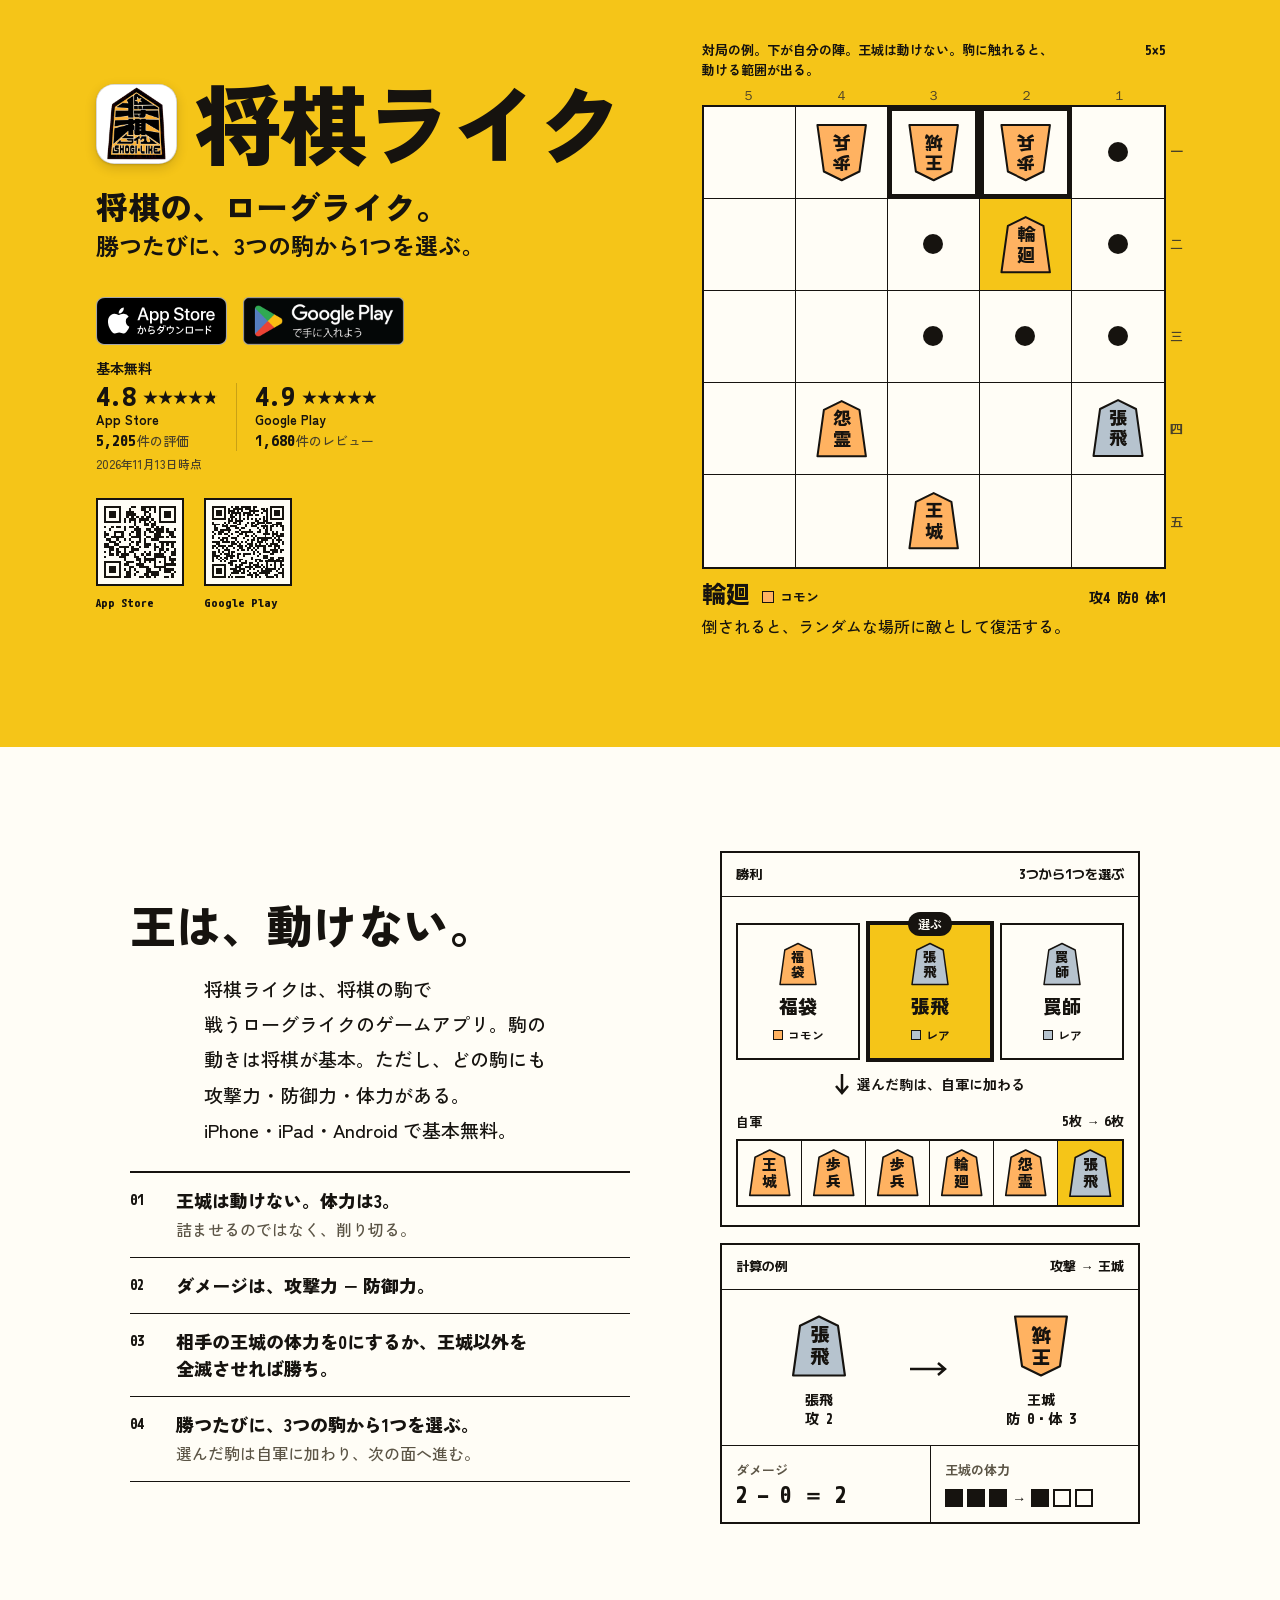
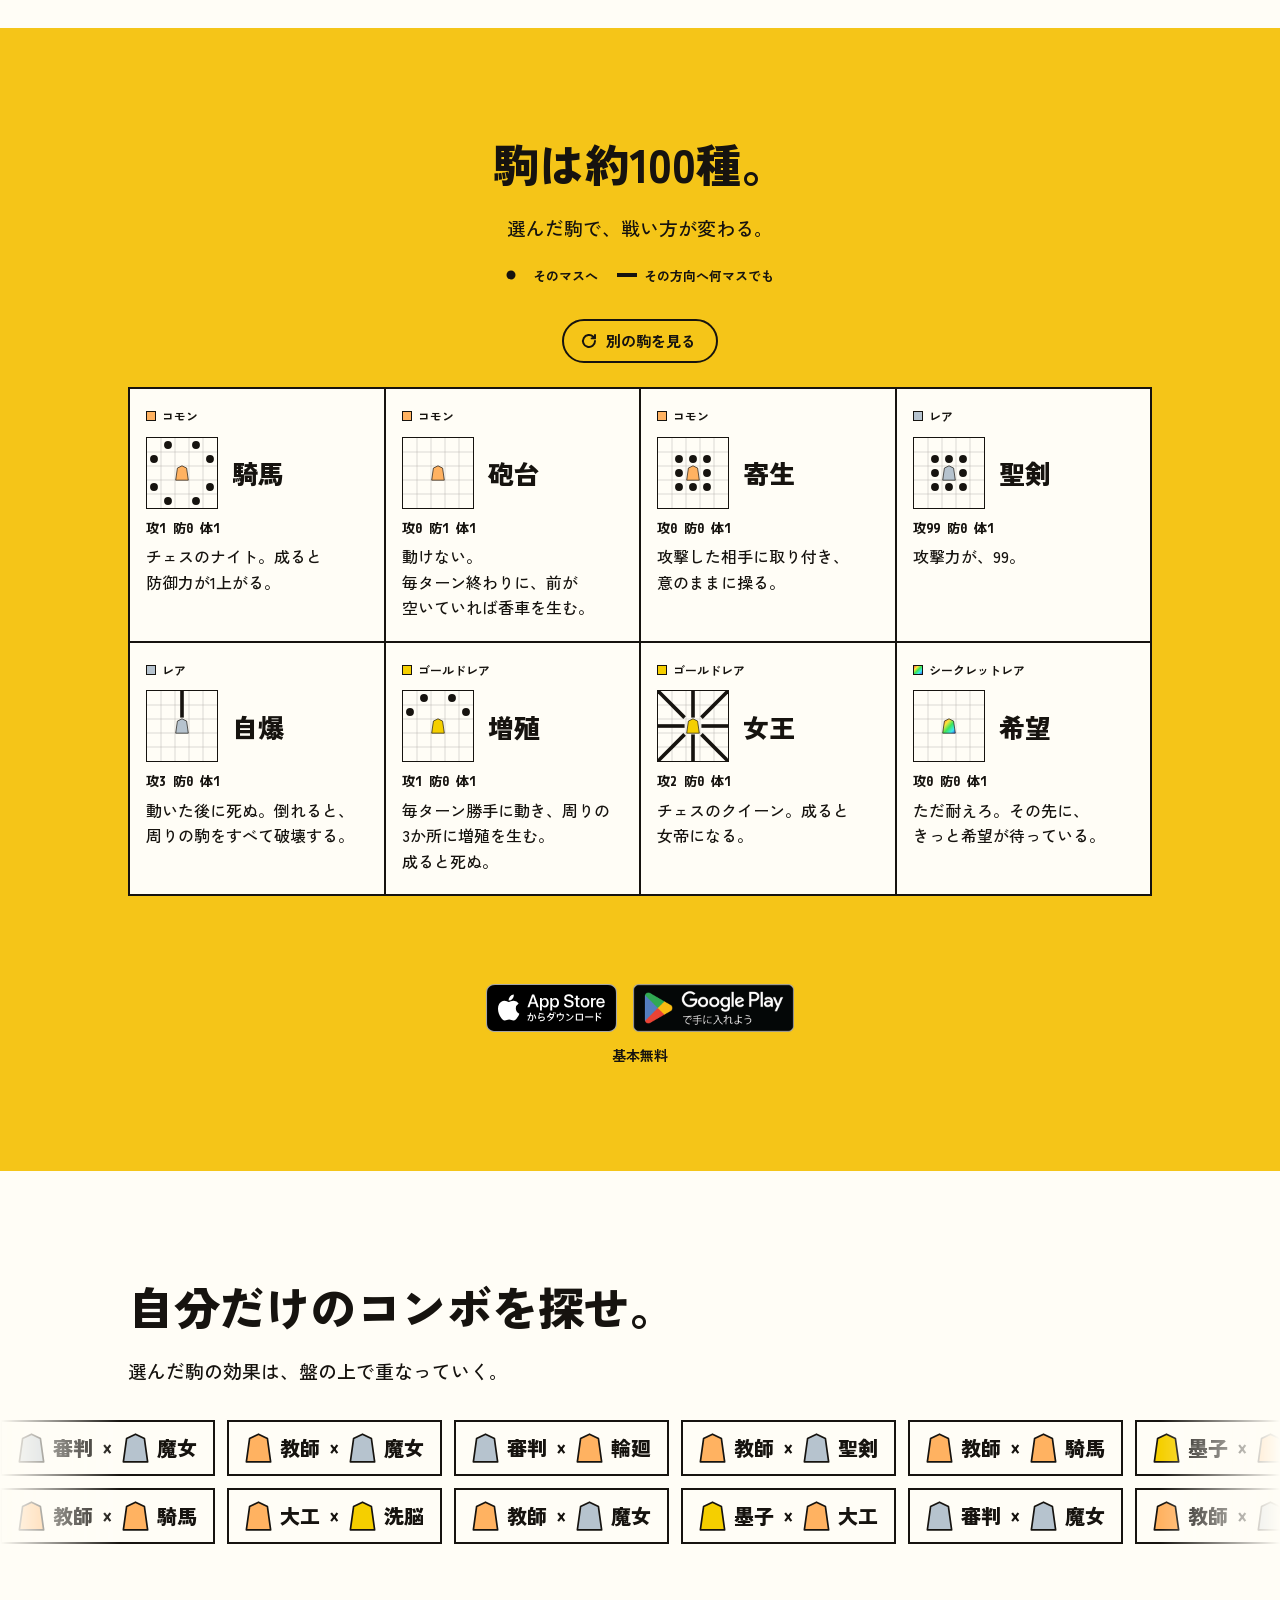
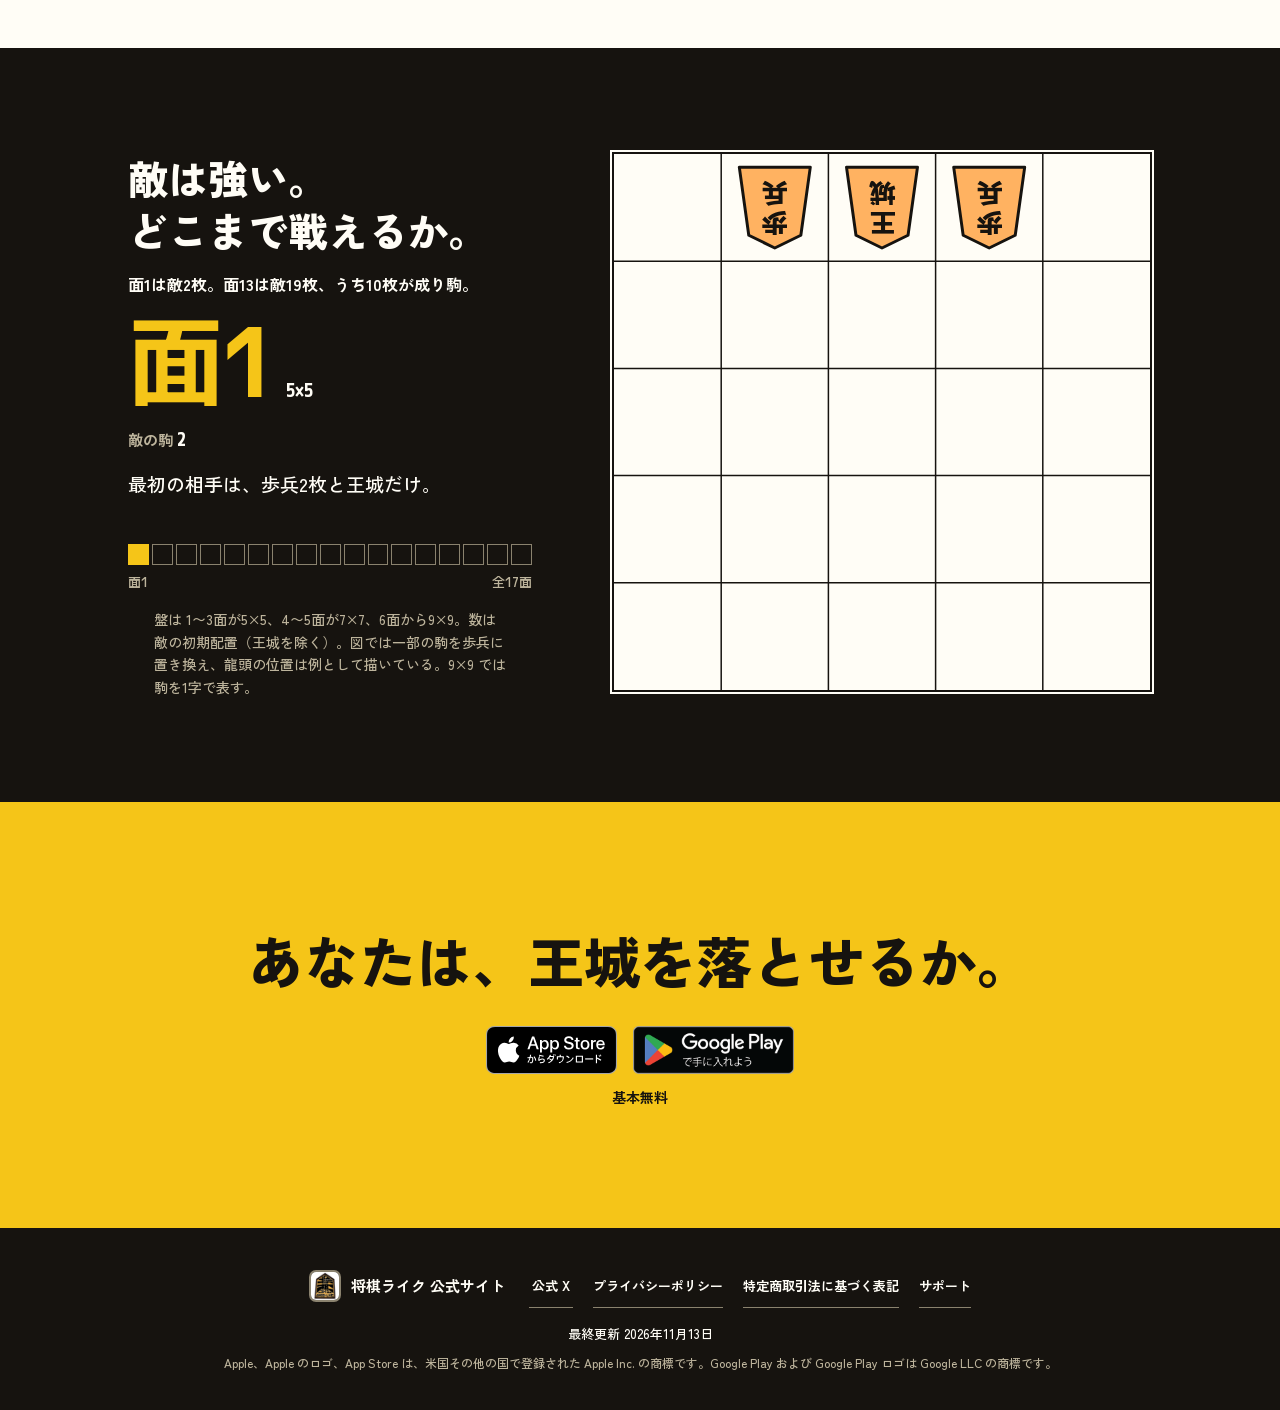
==== index.html @ 55d47053 "feat: 公式サイト初版（トップ・プライバシーポリシー・特定商取引法に基づく表記・サポート） Co-Authored-By: Claude Opus 5.5 <noreply@anthropic.c" ====
<!doctype html>
<html lang="ja">
<head>
<meta charset="utf-8">
<meta name="viewport" content="width=device-width,initial-scale=1,viewport-fit=cover">
<title>将棋ライク 公式サイト｜将棋の駒で戦うローグライク</title>
<meta name="description" content="将棋ライクは、将棋の駒で戦うローグライクのゲームアプリ。勝つたびに3つの駒から1つを選んで自軍に加え、5×5から9×9へ広がる盤で全17面を進む。iPhone・iPad・Android で基本無料。">
<meta property="og:title" content="将棋ライク｜将棋の、ローグライク。">
<meta property="og:description" content="勝つたびに、3つの駒から1つを選ぶ。盤は5×5から9×9へ広がり、敵は強くなる。iPhone・iPad・Android で基本無料。">
<meta property="og:type" content="website">
<meta name="twitter:card" content="summary">
<meta name="theme-color" content="#F5C518">
<link rel="preconnect" href="https://fonts.googleapis.com">
<link rel="preconnect" href="https://fonts.gstatic.com" crossorigin>
<link href="https://fonts.googleapis.com/css2?family=Zen+Kaku+Gothic+New:wght@500;700;900&family=M+PLUS+1+Code:wght@500;700&family=Big+Shoulders+Display:wght@800&display=swap" rel="stylesheet">
<meta property="og:url" content="https://shogi-like.com/">
<meta property="og:image" content="https://shogi-like.com/assets/icon-256.png">
<meta property="og:site_name" content="将棋ライク">
<meta property="og:locale" content="ja_JP">
<link rel="canonical" href="https://shogi-like.com/">
<link rel="icon" href="assets/icon-128.png" type="image/png">
<link rel="apple-touch-icon" href="assets/icon-256.png">
<script type="application/ld+json">
{
  "@context": "https://schema.org",
  "@type": "SoftwareApplication",
  "name": "将棋ライク",
  "alternateName": "SHOGI-LIKE",
  "applicationCategory": "GameApplication",
  "applicationSubCategory": "ローグライク",
  "operatingSystem": "iOS, iPadOS, Android",
  "description": "将棋の駒で戦うローグライク。勝つたびに3つの駒から1つを選んで自軍に加える。盤は5×5から9×9へ広がり、全17面。iPhone・iPad・Android で基本無料。",
  "offers": { "@type": "Offer", "price": "0", "priceCurrency": "JPY" },
  "downloadUrl": ["https://apps.apple.com/jp/app/id6738020642", "https://play.google.com/store/apps/details?id=com.anchuuuuuuuu.shogi"],
  "sameAs": ["https://x.com/shougi_like"]
}
</script>
<style>
/* 単一の明るい配色（B案「升目」を引き継ぐ）。節ごとに 黄 → 生成り → 黄 → 生成り → 墨 → 黄 と地を替え、文と図を交互に置く */
:root {
  color-scheme: light;
  --c-yellow: #F5C518;
  --c-paper: #FFFDF6;
  --c-ink: #16130F;
  --c-text: #16130F;
  --c-text-2-on-yellow: #4A4128;
  --c-text-2-on-paper: #5C5546;
  --c-on-ink: #FFFDF6;
  --c-on-ink-2: #BDB49C;
  --c-on-ink-3: #8A826E;
  --c-ink-soft: #3A342A;
  --c-star-off: #C99E10;
  --c-rule-on-yellow: #C9A115;
  --c-icon-edge: rgba(22, 19, 15, .16);
  --c-icon-shadow: rgba(22, 19, 15, .16);
  --c-r-n: #FFB261;
  --c-r-r: #B6C3CE;
  --c-r-sr: #F5CF00;
  --c-s1: #FF5A3C; --c-s2: #FFE43C; --c-s3: #3CE65A; --c-s4: #3CE6F0; --c-s5: #3C5AF0;
  --f-jp: "Zen Kaku Gothic New", "Hiragino Sans", "Hiragino Kaku Gothic ProN", "Noto Sans JP", sans-serif;
  --f-code: "M PLUS 1 Code", ui-monospace, "SF Mono", Menlo, monospace;
  --f-en: "Big Shoulders Display", "Arial Narrow", sans-serif;
  --gutter: max(24px, env(safe-area-inset-left, 0px));
  --gutter-r: max(24px, env(safe-area-inset-right, 0px));
  --line: 2px;
  --line-thin: 1.5px;
}
*, *::before, *::after { box-sizing: border-box; }
html { -webkit-text-size-adjust: 100%; text-size-adjust: 100%; }
body { margin: 0; background: var(--c-yellow); color: var(--c-text); font-family: var(--f-jp); font-weight: 500; font-size: 17.5px; line-height: 1.8; overflow-x: clip; }
img, svg { display: block; max-width: 100%; }
a { color: inherit; }
h1, h2, h3, p, ul, ol, figure { margin: 0; padding: 0; }
ul, ol { list-style: none; }
:focus-visible { outline: 3px solid var(--c-ink); outline-offset: 3px; }
.on-ink :focus-visible { outline-color: var(--c-yellow); }
.vh { position: absolute !important; width: 1px; height: 1px; padding: 0; margin: -1px; overflow: hidden; clip: rect(0 0 0 0); white-space: nowrap; border: 0; }
.nw { white-space: nowrap; }
div[lang="ja"] :is(p, b, h1, h2, h3, figcaption, li) { word-break: auto-phrase; }
h1, h2, h3 { text-wrap: balance; }
.wrap { width: 100%; max-width: 1120px; margin-inline: auto; padding-left: var(--gutter); padding-right: var(--gutter-r); }
.on-paper { background: var(--c-paper); color: var(--c-text); }
.on-ink { background: var(--c-ink); color: var(--c-on-ink); }
.on-yellow { background: var(--c-yellow); color: var(--c-text); }

/* 公式バッジ（Apple が先・同じ高さ 48px・間 16px） */
.badges { display: flex; flex-wrap: wrap; justify-content: center; align-items: center; gap: 16px; }
.badge { display: block; line-height: 0; border-radius: 8px; }
.badge img { height: 48px; width: auto; }
.note { margin-top: 12px; font-size: 14px; line-height: 1.6; text-align: center; color: var(--c-text-2-on-yellow); }
.note b { color: var(--c-text); font-weight: 700; }
.note .sub2 { display: block; }
.on-paper .note { color: var(--c-text-2-on-paper); }

/* ヘッダー */
.top { padding-block: 12px 0; }
.top .wrap { display: flex; align-items: center; justify-content: space-between; gap: 16px; }
.brand { display: inline-flex; align-items: center; gap: 10px; min-height: 44px; text-decoration: none; }
.brand img { width: 32px; height: 32px; border-radius: 7px; border: var(--line) solid var(--c-ink); background: var(--c-ink); }
.brand .en { font-family: var(--f-en); font-weight: 800; font-size: 22px; letter-spacing: .06em; }
.top-link { display: inline-flex; align-items: center; min-height: 44px; font-weight: 700; font-size: 14px; text-decoration: none; border-bottom: var(--line) solid var(--c-ink); }

/* ① ヒーロー */
.hero { padding-block: 28px 56px; }
.hero-in { display: grid; gap: 20px; justify-items: center; text-align: center; }
.hero-text { display: grid; gap: 8px; justify-items: center; }
.hero h1 { position: relative; left: .06em; display: flex; align-items: center; gap: .2em; font-weight: 900; line-height: 1; font-size: clamp(44px, 13.4vw, 96px); letter-spacing: -.03em; white-space: nowrap; }
.appicon { width: .92em; height: .92em; flex: none; position: relative; top: .035em; border-radius: 22.5%; border: 1px solid var(--c-icon-edge); box-shadow: 0 1px 2px var(--c-icon-shadow), 0 4px 12px var(--c-icon-shadow); background: #fff; }
.hero .sub { font-size: clamp(19px, 5.4vw, 30px); font-weight: 900; line-height: 1.45; }
.hero .sub > span { display: block; font-size: .72em; font-weight: 700; }
.hero-cta { display: grid; justify-items: center; }
.rating { margin-top: 4px; display: grid; grid-template-columns: repeat(2, auto); justify-content: center; color: var(--c-text-2-on-yellow); }
.rt { display: grid; justify-items: center; gap: 2px; padding: 0 18px; line-height: 1.35; }
.rt + .rt { border-left: var(--line-thin) solid var(--c-rule-on-yellow); }
.rt-top { display: flex; align-items: center; gap: 8px; }
.rt .sc { font-family: var(--f-code); font-weight: 700; font-size: 24px; line-height: 1; color: var(--c-text); }
.stars { position: relative; display: inline-block; font-size: 15px; line-height: 1; white-space: nowrap; color: var(--c-star-off); }
.stars .on { position: absolute; top: 0; left: 0; bottom: 0; width: var(--v); overflow: hidden; color: var(--c-ink); }
.rt .src { font-size: 13px; font-weight: 700; color: var(--c-text); }
.rt .cnt { font-size: 13px; }
.rt .cnt b { font-family: var(--f-code); font-weight: 700; font-size: 15px; color: var(--c-text); margin-right: 1px; }
.rating .asof { grid-column: 1 / -1; margin-top: 2px; font-size: 12px; text-align: center; }
.cta-pc { display: none; }
.hero-wrap { padding-left: max(16px, env(safe-area-inset-left, 0px)); padding-right: max(16px, env(safe-area-inset-right, 0px)); }
.qr { display: none; }

/* 触れる盤（5×5） */
.hb-fig { width: 100%; max-width: 560px; text-align: left; padding-inline: 18px; }
.hb-meta { display: flex; justify-content: space-between; align-items: baseline; gap: 12px; margin-bottom: 6px; font-weight: 700; font-size: 13px; line-height: 1.5; }
.hb-meta > span:last-child { font-family: var(--f-code); white-space: nowrap; }
.hb-frame { position: relative; }
.hb-files { display: grid; grid-template-columns: repeat(5, 1fr); height: 20px; line-height: 20px; font-family: var(--f-code); font-size: 13px; text-align: center; color: var(--c-text-2-on-yellow); }
.hb-ranks { position: absolute; top: 20px; bottom: 0; right: -18px; width: 16px; display: grid; grid-template-rows: repeat(5, 1fr); place-items: center; font-family: var(--f-code); font-size: 13px; color: var(--c-text-2-on-yellow); }
.hb { display: grid; grid-template-columns: repeat(5, 1fr); grid-template-rows: repeat(5, 1fr); aspect-ratio: 1; border: var(--line) solid var(--c-ink); background: var(--c-paper); }
.hb .c { position: relative; display: grid; place-items: center; min-width: 0; border-right: var(--line-thin) solid var(--c-ink); border-bottom: var(--line-thin) solid var(--c-ink); }
.hb .c:nth-child(5n) { border-right: 0; }
.hb .c:nth-child(n+21) { border-bottom: 0; }
.hb .c.sel { background: var(--c-yellow); }
.hb .c.tgt { box-shadow: inset 0 0 0 4px var(--c-ink); }
.hb .c .dot { position: absolute; width: 22%; aspect-ratio: 1; border-radius: 50%; background: var(--c-ink); animation: pop .22s cubic-bezier(.3,1.4,.6,1) both; }
.hb .pc { width: 74%; height: auto; pointer-events: none; transition: transform .15s ease; }
.hb button.c { appearance: none; padding: 0; margin: 0; background: transparent; font: inherit; color: inherit; cursor: pointer; border-top: 0; border-left: 0; }
.hb button.c.sel { background: var(--c-yellow); }
.hb button.c:hover .pc { transform: translateY(-2px); }
.hb button.c:focus-visible { outline-offset: -4px; }
@keyframes pop { from { transform: scale(0); } to { transform: scale(1); } }
.hb-cap { margin-top: 10px; min-height: 72px; }
.hb-cap .row1 { display: flex; align-items: baseline; flex-wrap: wrap; gap: 4px 12px; }
.hb-cap .nm { font-size: 24px; font-weight: 900; line-height: 1.2; }
.rar { display: inline-flex; align-items: center; gap: 6px; font-size: 13px; font-weight: 700; white-space: nowrap; }
.rar i { width: 12px; height: 12px; border: var(--line-thin) solid var(--c-ink); display: inline-block; flex: none; }
.hb-cap .st { font-family: var(--f-code); font-weight: 700; font-size: 14px; margin-left: auto; }
.hb-cap .fx { margin-top: 4px; font-size: 16px; line-height: 1.6; }

/* 本文の節 */
.sec { padding-block: 64px 64px; }
.inner { display: grid; gap: 32px; justify-items: center; }
.txt { max-width: 32em; text-align: center; }
.sec h2 { font-size: clamp(28px, 7.8vw, 44px); font-weight: 900; line-height: 1.35; margin-bottom: 16px; letter-spacing: -.01em; }
.sec h2 span { display: block; }
.sec .lead { font-size: 17.5px; line-height: 1.85; }
.sec .lead + .lead { margin-top: 10px; }
.sec .sm { margin-top: 12px; font-size: 15px; color: var(--c-text-2-on-paper); }
.on-yellow .sm { color: var(--c-text-2-on-yellow); }
.on-ink .sm { color: var(--c-on-ink-2); }

/* ② ルール */
.rules { margin-top: 24px; border-top: var(--line) solid var(--c-ink); text-align: left; }
.rules li { display: grid; grid-template-columns: 36px 1fr; gap: 10px; padding: 14px 0; border-bottom: var(--line-thin) solid var(--c-ink); }
.rules .n { font-family: var(--f-code); font-weight: 700; font-size: 14px; line-height: 1.9; }
.rules b { display: block; font-size: 18px; font-weight: 900; line-height: 1.5; }
.rules p { margin-top: 2px; font-size: 16px; line-height: 1.7; color: var(--c-text-2-on-paper); }
.rulefig { width: 100%; max-width: 420px; display: grid; gap: 16px; }
.pick { width: 100%; border: var(--line) solid var(--c-ink); background: var(--c-paper); }
.pick-head, .dmg-head { display: flex; justify-content: space-between; gap: 12px; padding: 10px 14px; border-bottom: var(--line-thin) solid var(--c-ink); font-family: var(--f-code); font-size: 13px; font-weight: 700; }
.pick-body { padding: 26px 14px 18px; display: grid; gap: 14px; justify-items: center; }
.pick-cards { width: 100%; display: grid; grid-template-columns: repeat(3, minmax(0, 1fr)); gap: 8px; align-items: stretch; }
.pc3 { position: relative; border: var(--line) solid var(--c-ink); background: var(--c-paper); padding: 14px 4px 12px; display: grid; justify-items: center; gap: 6px; min-width: 0; }
.pc3 svg { width: 50px; }
.pc3 b { font-size: 19px; font-weight: 900; line-height: 1.2; }
.pc3 .rar { font-size: 12px; gap: 5px; }
.pc3 .rar i { width: 10px; height: 10px; }
.pc3.on { background: var(--c-yellow); outline: var(--line) solid var(--c-ink); }
.pc3 .tag { position: absolute; top: -13px; left: 50%; transform: translateX(-50%); background: var(--c-ink); color: var(--c-paper); font-size: 12px; font-weight: 700; line-height: 1; padding: 6px 10px; border-radius: 999px; white-space: nowrap; }
.pick-flow { display: flex; align-items: center; gap: 8px; font-size: 14px; font-weight: 700; line-height: 1.4; }
.pick-flow svg { width: 14px; height: 22px; flex: none; }
.army { width: 100%; display: grid; grid-template-columns: repeat(6, minmax(0, 1fr)); border: var(--line) solid var(--c-ink); }
.army i { font-style: normal; aspect-ratio: 1; display: grid; place-items: center; border-right: var(--line-thin) solid var(--c-ink); }
.army i:last-child { border-right: 0; background: var(--c-yellow); }
.army svg { width: 88%; }
.army-lab { width: 100%; display: flex; justify-content: space-between; font-size: 13px; font-weight: 700; margin-bottom: -8px; }
.army-lab span:last-child { font-family: var(--f-code); }
.dmg { width: 100%; border: var(--line) solid var(--c-ink); background: var(--c-paper); }
.dmg-body { display: grid; grid-template-columns: 1fr auto 1fr; align-items: center; padding: 20px 14px 16px; gap: 8px; }
.dmg-unit { display: grid; justify-items: center; gap: 8px; }
.dmg-unit svg { width: 72px; }
.dmg-unit .k { font-family: var(--f-code); font-weight: 700; font-size: 14px; text-align: center; line-height: 1.4; }
.dmg-arrow { width: 40px; height: 14px; }
.dmg-calc { border-top: var(--line-thin) solid var(--c-ink); display: grid; grid-template-columns: 1fr 1fr; }
.dmg-calc > div { padding: 12px 14px; }
.dmg-calc > div + div { border-left: var(--line-thin) solid var(--c-ink); }
.dmg-calc .lab { font-size: 13px; font-weight: 700; color: var(--c-text-2-on-paper); }
.dmg-calc .val { font-family: var(--f-code); font-weight: 700; font-size: 22px; line-height: 1.3; }
.hp { display: flex; gap: 4px; align-items: center; margin-top: 4px; }
.hp i { width: 18px; height: 18px; border: var(--line) solid var(--c-ink); display: block; }
.hp i.on { background: var(--c-ink); }
.hp .to { font-family: var(--f-code); margin: 0 4px; font-size: 14px; }

/* ③ 駒 */
.legend { display: flex; gap: 18px; flex-wrap: wrap; justify-content: center; margin-top: 18px; font-size: 13px; font-weight: 700; }
.legend span { display: inline-flex; align-items: center; gap: 6px; }
.legend svg { width: 22px; height: 12px; }
.cards { width: 100%; max-width: 1040px; justify-self: center; margin-top: -8px; display: grid; grid-template-columns: repeat(2, minmax(0, 1fr)); border-top: var(--line) solid var(--c-ink); border-left: var(--line) solid var(--c-ink); text-align: left; }
.card { background: var(--c-paper); border-right: var(--line) solid var(--c-ink); border-bottom: var(--line) solid var(--c-ink); padding: 12px 12px 16px; display: grid; grid-template-columns: 72px minmax(0, 1fr); grid-template-areas: "rar rar" "mv name" "st st" "fx fx"; column-gap: 10px; align-content: start; min-width: 0; }
.card .rar { grid-area: rar; font-size: 12px; margin-bottom: 10px; }
.card .rar i { width: 10px; height: 10px; }
.card .mv { grid-area: mv; aspect-ratio: 1; background: var(--c-paper); border: var(--line-thin) solid var(--c-ink); }
.card .mv svg { width: 100%; height: 100%; }
.card h3 { grid-area: name; align-self: center; font-size: 22px; font-weight: 900; line-height: 1.2; }
.card .st { grid-area: st; margin-top: 8px; font-family: var(--f-code); font-weight: 700; font-size: 13px; white-space: nowrap; }
.card p { grid-area: fx; margin-top: 4px; font-size: 16px; line-height: 1.6; text-wrap: pretty; }
.reroll-box { display: grid; justify-items: center; }
.reroll { display: inline-flex; align-items: center; gap: 8px; min-height: 44px; padding: 0 20px 0 16px; font: inherit; font-size: 15px; font-weight: 700; color: var(--c-ink); background: transparent; border: var(--line) solid var(--c-ink); border-radius: 999px; cursor: pointer; transition: transform .15s ease, background-color .15s ease; }
.reroll:hover { background: var(--c-paper); }
.reroll svg { width: 18px; height: 18px; transition: transform .4s ease; }
.reroll.spin svg { transform: rotate(-360deg); }
@keyframes cardin { from { opacity: .2; transform: translateY(6px); } to { opacity: 1; transform: none; } }
.cards.fresh .card { animation: cardin .3s ease both; }
.cards.fresh .card:nth-child(2n) { animation-delay: .04s; }
.cards.fresh .card:nth-child(n+3) { animation-delay: .08s; }
.cards.fresh .card:nth-child(n+5) { animation-delay: .12s; }
.cards.fresh .card:nth-child(n+7) { animation-delay: .16s; }
.mid-cta { margin-top: 56px; display: grid; justify-items: center; }
.inner.one { grid-template-columns: minmax(0, 1fr); }
.txt.wide { max-width: 40em; justify-self: center; }

/* ④ コンボ */
.combo-head { margin: 0 auto 32px; text-align: center; }
.mq { --fade: 48px; display: grid; gap: 12px; overflow: hidden; -webkit-mask-image: linear-gradient(90deg, transparent, #000 var(--fade), #000 calc(100% - var(--fade)), transparent); mask-image: linear-gradient(90deg, transparent, #000 var(--fade), #000 calc(100% - var(--fade)), transparent); }
.mq:focus-visible { outline-offset: -3px; }
.mq-row { overflow: hidden; }
.mq-track { display: flex; width: max-content; animation: mq var(--dur, 60s) linear var(--delay, 0s) infinite; }
.mq-row.rev .mq-track { animation-direction: reverse; }
.mq-list { display: flex; gap: 12px; padding-right: 12px; }
.pair { flex: none; display: flex; align-items: center; gap: 10px; padding: 10px 16px; border: var(--line) solid var(--c-ink); background: var(--c-paper); white-space: nowrap; }
.pp { display: inline-flex; align-items: center; gap: 8px; font-size: 18px; font-weight: 900; line-height: 1.2; }
.pp svg { width: 24px; height: 28px; }
.pair .x { font-family: var(--f-code); font-weight: 700; font-size: 17px; }
.mq:focus-visible .mq-track { animation-play-state: paused; }
@media (hover: hover) and (pointer: fine) { .mq:hover .mq-track { animation-play-state: paused; } }
@keyframes mq { to { transform: translateX(-50%); } }
.combo .txt p.l, .sec .txt p.l, .foe-note.l { text-align: left; max-width: 22rem; margin-inline: auto; }

/* ⑤ 敵は強い */
.foe { padding-block: 64px; }
.foe-grid { display: grid; gap: 14px; justify-items: center; text-align: center; }
.foe h2 { font-size: clamp(28px, 7.8vw, 48px); font-weight: 900; line-height: 1.3; }
.foe h2 span { display: block; }
.stage { display: flex; align-items: baseline; justify-content: center; gap: 14px; }
.stage .lv { font-family: var(--f-code); font-weight: 700; font-size: clamp(34px, 9.6vw, 72px); line-height: 1; color: var(--c-yellow); }
.stage .size { font-family: var(--f-code); font-weight: 700; font-size: 18px; color: var(--c-on-ink); }
.gb-wrap { width: min(100%, 480px); }
.gb { width: 100%; aspect-ratio: 1; border: var(--line) solid var(--c-ink); outline: var(--line) solid var(--c-paper); background: var(--c-paper); }
.gb svg { width: 100%; height: 100%; }
.foe-stat { font-size: 15px; font-weight: 700; color: var(--c-on-ink-2); }
.foe-stat b { font-family: var(--f-code); font-weight: 700; color: var(--c-on-ink); font-size: 18px; margin-left: 4px; }
.foe-text { font-size: 17px; line-height: 1.6; min-height: 3.2em; max-width: 26em; }
.strip-fig { width: min(100%, 420px); }
.strip { display: grid; grid-template-columns: repeat(17, 1fr); gap: 3px; }
.strip i { aspect-ratio: 1; border: var(--line-thin) solid var(--c-on-ink-3); display: block; transition: background-color .25s ease, border-color .25s ease; }
.strip i.done { background: var(--c-on-ink-3); }
.strip i.now { background: var(--c-yellow); border-color: var(--c-yellow); }
.strip-lab { display: flex; justify-content: space-between; margin-top: 6px; font-family: var(--f-code); font-size: 13px; color: var(--c-on-ink-2); }
.foe-sum { font-size: 16px; font-weight: 700; color: var(--c-on-ink); }
.foe-note { font-size: 14px; line-height: 1.6; color: var(--c-on-ink-2); max-width: 30em; }

/* 最後 */
.end { padding-block: 72px 72px; text-align: center; }
.end h2 { font-size: clamp(30px, 8.4vw, 52px); font-weight: 900; line-height: 1.35; margin-bottom: 28px; }

/* フッター */
.foot { padding-block: 36px max(36px, env(safe-area-inset-bottom, 0px)); text-align: center; font-size: 13px; }
.foot .row { display: flex; flex-wrap: wrap; align-items: center; justify-content: center; gap: 8px 24px; }
.foot .brand img { border-color: var(--c-on-ink-3); }
.foot .brand span { font-weight: 700; font-size: 15px; }
.foot nav { display: flex; flex-wrap: wrap; justify-content: center; gap: 0 20px; }
.foot nav a { display: inline-flex; align-items: center; min-height: 44px; min-width: 44px; justify-content: center; text-decoration: none; color: var(--c-on-ink); font-weight: 700; border-bottom: var(--line-thin) solid var(--c-on-ink-3); }
.foot .upd { margin-top: 14px; color: var(--c-on-ink); }
.foot .tm { margin-top: 8px; color: var(--c-on-ink-2); font-size: 12px; line-height: 1.7; }

/* 1列のままのタブレット幅: 盤を画面の高さに合わせ、バッジを1画面目に入れる */
@media (min-width: 600px) and (max-width: 1099px) {
  .hb-fig { max-width: calc(min(560px, 42vh) + 36px); }
}
@media (min-width: 900px) {
  .cards { grid-template-columns: repeat(4, minmax(0, 1fr)); }
}
@media (min-width: 1100px) {
  :root { --gutter: max(48px, env(safe-area-inset-left, 0px)); --gutter-r: max(48px, env(safe-area-inset-right, 0px)); }
  body { font-size: 18px; }
  .top { padding-block: 24px 0; }
  .hero { padding-block: 40px 96px; }
  .hero-in { grid-template-columns: minmax(0, 1fr) minmax(0, 500px); grid-template-areas: "text board"; column-gap: 72px; align-items: center; justify-items: start; text-align: left; }
  .hero-text { grid-area: text; justify-items: start; gap: 18px; }
  .hb-fig { grid-area: board; }
  .hero h1 { font-size: 88px; left: 0; }
  .hero .sub { font-size: 32px; }
  .hero-cta.sp { display: none; }
  .cta-pc { display: grid; justify-items: start; margin-top: 16px; }
  .cta-pc .badges { justify-content: flex-start; }
  .cta-pc .note { text-align: left; max-width: 26em; }
  .cta-pc .rating { justify-content: start; }
  .rt .sc { font-size: 26px; }
  .cta-pc .rt { justify-items: start; }
  .cta-pc .rt:first-child { padding-left: 0; }
  .cta-pc .rating .asof { text-align: left; }
  .qr { display: flex; gap: 20px; margin-top: 24px; }
  .qr figure { display: grid; gap: 6px; font-family: var(--f-code); font-size: 12px; font-weight: 700; }
  .qr svg { width: 88px; height: 88px; background: var(--c-paper); padding: 6px; border: var(--line) solid var(--c-ink); }
  .sec { padding-block: 104px; }
  .inner { grid-template-columns: minmax(0, 500px) minmax(0, 440px); justify-content: center; column-gap: 80px; align-items: center; justify-items: stretch; }
  .inner.rev { grid-template-columns: minmax(0, 440px) minmax(0, 500px); }
  .inner.rev > .txt { order: 2; }
  .inner > figure, .inner > .tiles { justify-self: center; }
  .txt { text-align: left; max-width: none; }
  .sec h2 { font-size: 46px; }
  .sec .lead { font-size: 19px; }
  .pieces .txt { text-align: center; }
  .card { padding: 16px 16px 20px; grid-template-columns: 72px minmax(0, 1fr); column-gap: 14px; }
  .card h3 { font-size: 26px; }
  .legend { justify-content: center; }
  .mq { --fade: 120px; }
  .pp { font-size: 20px; }
  .pp svg { width: 27px; height: 32px; }
  .foe-grid { grid-template-columns: minmax(0, 1fr) auto; grid-template-areas: "h board" "sum board" "stage board" "stat board" "text board" "strip board" "note board"; column-gap: 80px; row-gap: 14px; justify-items: start; text-align: left; align-content: center; }
  .foe h2 { grid-area: h; font-size: 40px; }
  .foe h2 span { white-space: nowrap; }
  .stage { grid-area: stage; justify-content: flex-start; }
  .stage .lv { font-size: 96px; }
  .foe-stat { grid-area: stat; }
  .foe-text { grid-area: text; font-size: 19px; }
  .strip-fig { grid-area: strip; }
  .foe-note { grid-area: note; }
  .foe-sum { grid-area: sum; }
  .gb-wrap { grid-area: board; width: min(72vh, 540px); }
  .foe { padding-block: 104px; }
  .end { padding-block: 120px; }
  .end h2 { font-size: 56px; }
}
@media (prefers-reduced-motion: reduce) {
  *, *::before, *::after { animation: none !important; transition: none !important; }
  .mq { -webkit-mask-image: none; mask-image: none; }
  .mq-track { width: auto; }
  .mq-list { flex-wrap: wrap; justify-content: center; padding: 0 16px; width: 100%; }
  .mq-list.dup { display: none; }
  .mq-row.rev { display: none; }
  .mq-list { gap: 8px; }
  .pair { padding: 8px 10px; gap: 6px; }
  .pp { gap: 5px; font-size: 15px; }
  .pp svg { width: 18px; height: 21px; }
  .pair .x { font-size: 14px; }
}
</style>
</head>
<body>
<div lang="ja">
<svg width="0" height="0" style="position:absolute" aria-hidden="true" focusable="false">
  <defs>
    <linearGradient id="g-secret" x1="0" y1="0" x2="1" y2="1">
      <stop offset="0" stop-color="#FF5A3C"/><stop offset=".3" stop-color="#FFE43C"/><stop offset=".55" stop-color="#3CE65A"/><stop offset=".8" stop-color="#3CE6F0"/><stop offset="1" stop-color="#3C5AF0"/>
    </linearGradient>
  </defs>
</svg>


<main id="top">
  <!-- ① 将棋ライク / 将棋の、ローグライク。 -->
  <section class="hero on-yellow" aria-labelledby="h1">
    <div class="wrap hero-in hero-wrap">
      <div class="hero-text">
        <h1 id="h1"><img class="appicon" src="assets/icon-256.png" alt="" width="48" height="48">将棋ライク</h1>
        <p class="sub">将棋の、ローグライク。<span>勝つたびに、<span class="nw">3つ</span>の駒から<span class="nw">1つを選ぶ。</span></span></p>
        <div class="cta-pc">
          <div class="badges" role="group" aria-label="ダウンロード"><a class="badge" href="https://apps.apple.com/jp/app/id6738020642" target="_blank" rel="noopener"><img src="assets/appstore-ja-jp.svg" width="131" height="48" alt="App Store からダウンロード"></a><a class="badge" href="https://play.google.com/store/apps/details?id=com.anchuuuuuuuu.shogi" target="_blank" rel="noopener"><img src="assets/googleplay-ja.png" width="161" height="48" alt="Google Play で手に入れよう"></a></div>
          <p class="note"><b>基本無料</b></p>
          <div class="rating"><div class="rt"><div class="rt-top"><b class="sc" aria-hidden="true">4.8</b><span class="stars" aria-hidden="true" style="--v:96%"><span>★★★★★</span><span class="on">★★★★★</span></span></div><span class="src">App Store<span class="vh">で★4.8、</span></span><span class="cnt"><b>5,205</b>件の評価</span></div><div class="rt"><div class="rt-top"><b class="sc" aria-hidden="true">4.9</b><span class="stars" aria-hidden="true" style="--v:98%"><span>★★★★★</span><span class="on">★★★★★</span></span></div><span class="src">Google Play<span class="vh">で★4.9、</span></span><span class="cnt"><b>1,680</b>件のレビュー</span></div><p class="asof">2026年11月13日時点</p></div>
          <div class="qr" aria-hidden="true">
            <figure><svg viewBox="0 0 29 29" shape-rendering="crispEdges"><path fill="#16130F" d="M0 0h7v1h-7zM11 0h2v1h-2zM15 0h6v1h-6zM22 0h7v1h-7zM0 1h1v1h-1zM6 1h1v1h-1zM10 1h1v1h-1zM15 1h2v1h-2zM18 1h1v1h-1zM20 1h1v1h-1zM22 1h1v1h-1zM28 1h1v1h-1zM0 2h1v1h-1zM2 2h3v1h-3zM6 2h1v1h-1zM9 2h3v1h-3zM16 2h2v1h-2zM20 2h1v1h-1zM22 2h1v1h-1zM24 2h3v1h-3zM28 2h1v1h-1zM0 3h1v1h-1zM2 3h3v1h-3zM6 3h1v1h-1zM9 3h4v1h-4zM16 3h1v1h-1zM18 3h1v1h-1zM22 3h1v1h-1zM24 3h3v1h-3zM28 3h1v1h-1zM0 4h1v1h-1zM2 4h3v1h-3zM6 4h1v1h-1zM9 4h1v1h-1zM11 4h1v1h-1zM13 4h1v1h-1zM15 4h1v1h-1zM17 4h2v1h-2zM22 4h1v1h-1zM24 4h3v1h-3zM28 4h1v1h-1zM0 5h1v1h-1zM6 5h1v1h-1zM8 5h1v1h-1zM10 5h3v1h-3zM14 5h4v1h-4zM19 5h1v1h-1zM22 5h1v1h-1zM28 5h1v1h-1zM0 6h7v1h-7zM8 6h1v1h-1zM10 6h1v1h-1zM12 6h1v1h-1zM14 6h1v1h-1zM16 6h1v1h-1zM18 6h1v1h-1zM20 6h1v1h-1zM22 6h7v1h-7zM12 7h1v1h-1zM16 7h2v1h-2zM19 7h2v1h-2zM0 8h1v1h-1zM3 8h1v1h-1zM5 8h2v1h-2zM8 8h1v1h-1zM10 8h2v1h-2zM13 8h1v1h-1zM19 8h1v1h-1zM21 8h1v1h-1zM23 8h1v1h-1zM2 9h1v1h-1zM8 9h1v1h-1zM12 9h3v1h-3zM17 9h2v1h-2zM20 9h4v1h-4zM25 9h1v1h-1zM28 9h1v1h-1zM0 10h1v1h-1zM4 10h4v1h-4zM11 10h1v1h-1zM13 10h2v1h-2zM16 10h1v1h-1zM18 10h2v1h-2zM21 10h3v1h-3zM25 10h3v1h-3zM0 11h2v1h-2zM4 11h1v1h-1zM7 11h1v1h-1zM10 11h1v1h-1zM13 11h2v1h-2zM16 11h1v1h-1zM20 11h3v1h-3zM26 11h2v1h-2zM0 12h1v1h-1zM3 12h5v1h-5zM11 12h4v1h-4zM17 12h2v1h-2zM20 12h4v1h-4zM25 12h1v1h-1zM27 12h2v1h-2zM1 13h2v1h-2zM5 13h1v1h-1zM8 13h1v1h-1zM10 13h1v1h-1zM14 13h1v1h-1zM16 13h1v1h-1zM19 13h3v1h-3zM2 14h3v1h-3zM6 14h1v1h-1zM11 14h1v1h-1zM13 14h2v1h-2zM16 14h1v1h-1zM22 14h7v1h-7zM0 15h2v1h-2zM4 15h2v1h-2zM10 15h1v1h-1zM13 15h1v1h-1zM16 15h3v1h-3zM20 15h1v1h-1zM23 15h1v1h-1zM25 15h1v1h-1zM27 15h1v1h-1zM0 16h4v1h-4zM6 16h4v1h-4zM11 16h1v1h-1zM14 16h1v1h-1zM16 16h2v1h-2zM20 16h2v1h-2zM23 16h1v1h-1zM27 16h1v1h-1zM2 17h2v1h-2zM5 17h1v1h-1zM8 17h1v1h-1zM11 17h3v1h-3zM20 17h1v1h-1zM22 17h2v1h-2zM25 17h1v1h-1zM28 17h1v1h-1zM0 18h1v1h-1zM2 18h1v1h-1zM5 18h2v1h-2zM8 18h1v1h-1zM10 18h2v1h-2zM16 18h1v1h-1zM18 18h1v1h-1zM22 18h1v1h-1zM24 18h1v1h-1zM27 18h2v1h-2zM2 19h2v1h-2zM5 19h1v1h-1zM7 19h3v1h-3zM12 19h1v1h-1zM15 19h1v1h-1zM17 19h2v1h-2zM20 19h4v1h-4zM27 19h2v1h-2zM0 20h1v1h-1zM6 20h3v1h-3zM12 20h2v1h-2zM16 20h1v1h-1zM20 20h5v1h-5zM26 20h1v1h-1zM8 21h1v1h-1zM13 21h2v1h-2zM16 21h5v1h-5zM24 21h1v1h-1zM26 21h3v1h-3zM0 22h7v1h-7zM9 22h3v1h-3zM14 22h1v1h-1zM16 22h1v1h-1zM18 22h1v1h-1zM20 22h1v1h-1zM22 22h1v1h-1zM24 22h1v1h-1zM27 22h1v1h-1zM0 23h1v1h-1zM6 23h1v1h-1zM8 23h2v1h-2zM13 23h3v1h-3zM20 23h1v1h-1zM24 23h5v1h-5zM0 24h1v1h-1zM2 24h3v1h-3zM6 24h1v1h-1zM10 24h2v1h-2zM14 24h4v1h-4zM20 24h5v1h-5zM0 25h1v1h-1zM2 25h3v1h-3zM6 25h1v1h-1zM8 25h1v1h-1zM10 25h1v1h-1zM12 25h1v1h-1zM17 25h2v1h-2zM22 25h1v1h-1zM24 25h4v1h-4zM0 26h1v1h-1zM2 26h3v1h-3zM6 26h1v1h-1zM9 26h2v1h-2zM13 26h1v1h-1zM17 26h5v1h-5zM24 26h3v1h-3zM28 26h1v1h-1zM0 27h1v1h-1zM6 27h1v1h-1zM9 27h2v1h-2zM12 27h1v1h-1zM16 27h2v1h-2zM19 27h3v1h-3zM27 27h1v1h-1zM0 28h7v1h-7zM8 28h3v1h-3zM14 28h2v1h-2zM17 28h2v1h-2zM20 28h1v1h-1zM24 28h2v1h-2zM27 28h1v1h-1z"/></svg>App Store</figure>
            <figure><svg viewBox="0 0 37 37" shape-rendering="crispEdges"><path fill="#16130F" d="M0 0h7v1h-7zM10 0h1v1h-1zM12 0h2v1h-2zM15 0h5v1h-5zM21 0h2v1h-2zM30 0h7v1h-7zM0 1h1v1h-1zM6 1h1v1h-1zM8 1h1v1h-1zM11 1h5v1h-5zM17 1h3v1h-3zM21 1h1v1h-1zM25 1h2v1h-2zM28 1h1v1h-1zM30 1h1v1h-1zM36 1h1v1h-1zM0 2h1v1h-1zM2 2h3v1h-3zM6 2h1v1h-1zM8 2h4v1h-4zM13 2h1v1h-1zM15 2h1v1h-1zM19 2h5v1h-5zM26 2h3v1h-3zM30 2h1v1h-1zM32 2h3v1h-3zM36 2h1v1h-1zM0 3h1v1h-1zM2 3h3v1h-3zM6 3h1v1h-1zM8 3h1v1h-1zM10 3h5v1h-5zM16 3h4v1h-4zM21 3h1v1h-1zM25 3h1v1h-1zM28 3h1v1h-1zM30 3h1v1h-1zM32 3h3v1h-3zM36 3h1v1h-1zM0 4h1v1h-1zM2 4h3v1h-3zM6 4h1v1h-1zM9 4h2v1h-2zM12 4h1v1h-1zM14 4h1v1h-1zM16 4h1v1h-1zM18 4h3v1h-3zM22 4h2v1h-2zM28 4h1v1h-1zM30 4h1v1h-1zM32 4h3v1h-3zM36 4h1v1h-1zM0 5h1v1h-1zM6 5h1v1h-1zM9 5h3v1h-3zM14 5h1v1h-1zM18 5h1v1h-1zM26 5h1v1h-1zM28 5h1v1h-1zM30 5h1v1h-1zM36 5h1v1h-1zM0 6h7v1h-7zM8 6h1v1h-1zM10 6h1v1h-1zM12 6h1v1h-1zM14 6h1v1h-1zM16 6h1v1h-1zM18 6h1v1h-1zM20 6h1v1h-1zM22 6h1v1h-1zM24 6h1v1h-1zM26 6h1v1h-1zM28 6h1v1h-1zM30 6h7v1h-7zM8 7h3v1h-3zM12 7h4v1h-4zM22 7h2v1h-2zM26 7h3v1h-3zM0 8h1v1h-1zM6 8h1v1h-1zM8 8h1v1h-1zM11 8h2v1h-2zM14 8h1v1h-1zM18 8h1v1h-1zM20 8h2v1h-2zM23 8h4v1h-4zM28 8h3v1h-3zM33 8h3v1h-3zM0 9h4v1h-4zM5 9h1v1h-1zM7 9h1v1h-1zM13 9h2v1h-2zM17 9h1v1h-1zM20 9h1v1h-1zM22 9h2v1h-2zM27 9h1v1h-1zM31 9h5v1h-5zM1 10h1v1h-1zM5 10h3v1h-3zM9 10h4v1h-4zM17 10h1v1h-1zM20 10h3v1h-3zM25 10h4v1h-4zM30 10h2v1h-2zM33 10h1v1h-1zM35 10h2v1h-2zM1 11h2v1h-2zM7 11h2v1h-2zM12 11h2v1h-2zM15 11h2v1h-2zM23 11h1v1h-1zM26 11h1v1h-1zM28 11h1v1h-1zM30 11h1v1h-1zM36 11h1v1h-1zM1 12h2v1h-2zM4 12h6v1h-6zM14 12h1v1h-1zM19 12h1v1h-1zM24 12h1v1h-1zM27 12h2v1h-2zM30 12h1v1h-1zM36 12h1v1h-1zM0 13h1v1h-1zM3 13h3v1h-3zM8 13h1v1h-1zM12 13h2v1h-2zM15 13h6v1h-6zM23 13h2v1h-2zM27 13h2v1h-2zM31 13h1v1h-1zM33 13h1v1h-1zM1 14h1v1h-1zM3 14h2v1h-2zM6 14h2v1h-2zM10 14h1v1h-1zM14 14h2v1h-2zM17 14h1v1h-1zM21 14h1v1h-1zM26 14h4v1h-4zM31 14h3v1h-3zM35 14h2v1h-2zM0 15h1v1h-1zM8 15h1v1h-1zM13 15h1v1h-1zM17 15h2v1h-2zM20 15h1v1h-1zM22 15h1v1h-1zM27 15h1v1h-1zM31 15h1v1h-1zM33 15h4v1h-4zM0 16h1v1h-1zM3 16h1v1h-1zM5 16h3v1h-3zM10 16h3v1h-3zM16 16h1v1h-1zM21 16h1v1h-1zM23 16h8v1h-8zM32 16h1v1h-1zM34 16h1v1h-1zM4 17h2v1h-2zM7 17h1v1h-1zM12 17h1v1h-1zM18 17h1v1h-1zM20 17h2v1h-2zM23 17h1v1h-1zM25 17h4v1h-4zM31 17h1v1h-1zM33 17h3v1h-3zM0 18h4v1h-4zM5 18h4v1h-4zM10 18h2v1h-2zM13 18h1v1h-1zM15 18h1v1h-1zM17 18h1v1h-1zM20 18h1v1h-1zM23 18h3v1h-3zM27 18h1v1h-1zM31 18h1v1h-1zM34 18h1v1h-1zM36 18h1v1h-1zM2 19h2v1h-2zM10 19h3v1h-3zM14 19h1v1h-1zM18 19h3v1h-3zM22 19h1v1h-1zM24 19h1v1h-1zM28 19h1v1h-1zM30 19h4v1h-4zM36 19h1v1h-1zM0 20h2v1h-2zM3 20h4v1h-4zM8 20h3v1h-3zM13 20h3v1h-3zM17 20h1v1h-1zM19 20h2v1h-2zM22 20h6v1h-6zM29 20h2v1h-2zM32 20h3v1h-3zM0 21h1v1h-1zM2 21h1v1h-1zM5 21h1v1h-1zM7 21h1v1h-1zM11 21h1v1h-1zM14 21h2v1h-2zM18 21h2v1h-2zM21 21h1v1h-1zM23 21h1v1h-1zM26 21h2v1h-2zM32 21h1v1h-1zM34 21h1v1h-1zM3 22h1v1h-1zM6 22h3v1h-3zM13 22h1v1h-1zM15 22h2v1h-2zM18 22h1v1h-1zM20 22h1v1h-1zM22 22h1v1h-1zM26 22h2v1h-2zM30 22h4v1h-4zM35 22h2v1h-2zM0 23h2v1h-2zM3 23h1v1h-1zM5 23h1v1h-1zM8 23h1v1h-1zM10 23h2v1h-2zM21 23h1v1h-1zM23 23h1v1h-1zM26 23h4v1h-4zM31 23h3v1h-3zM35 23h1v1h-1zM0 24h2v1h-2zM4 24h1v1h-1zM6 24h3v1h-3zM10 24h1v1h-1zM13 24h2v1h-2zM16 24h4v1h-4zM21 24h1v1h-1zM24 24h1v1h-1zM30 24h2v1h-2zM0 25h4v1h-4zM7 25h5v1h-5zM13 25h1v1h-1zM16 25h1v1h-1zM23 25h1v1h-1zM26 25h3v1h-3zM0 26h1v1h-1zM2 26h1v1h-1zM4 26h1v1h-1zM6 26h2v1h-2zM9 26h2v1h-2zM13 26h1v1h-1zM20 26h1v1h-1zM26 26h3v1h-3zM30 26h2v1h-2zM34 26h3v1h-3zM0 27h1v1h-1zM3 27h1v1h-1zM5 27h1v1h-1zM7 27h1v1h-1zM14 27h2v1h-2zM20 27h1v1h-1zM22 27h3v1h-3zM29 27h3v1h-3zM33 27h2v1h-2zM36 27h1v1h-1zM0 28h1v1h-1zM4 28h1v1h-1zM6 28h1v1h-1zM9 28h4v1h-4zM14 28h1v1h-1zM17 28h1v1h-1zM22 28h1v1h-1zM24 28h2v1h-2zM27 28h10v1h-10zM8 29h3v1h-3zM15 29h3v1h-3zM19 29h2v1h-2zM23 29h1v1h-1zM28 29h1v1h-1zM32 29h1v1h-1zM35 29h1v1h-1zM0 30h7v1h-7zM9 30h2v1h-2zM12 30h1v1h-1zM14 30h2v1h-2zM19 30h1v1h-1zM21 30h3v1h-3zM25 30h1v1h-1zM28 30h1v1h-1zM30 30h1v1h-1zM32 30h1v1h-1zM35 30h2v1h-2zM0 31h1v1h-1zM6 31h1v1h-1zM12 31h3v1h-3zM17 31h4v1h-4zM22 31h3v1h-3zM26 31h1v1h-1zM28 31h1v1h-1zM32 31h1v1h-1zM35 31h1v1h-1zM0 32h1v1h-1zM2 32h3v1h-3zM6 32h1v1h-1zM9 32h4v1h-4zM14 32h3v1h-3zM19 32h1v1h-1zM21 32h1v1h-1zM25 32h1v1h-1zM27 32h6v1h-6zM34 32h1v1h-1zM36 32h1v1h-1zM0 33h1v1h-1zM2 33h3v1h-3zM6 33h1v1h-1zM11 33h4v1h-4zM16 33h1v1h-1zM18 33h1v1h-1zM23 33h1v1h-1zM25 33h6v1h-6zM33 33h1v1h-1zM36 33h1v1h-1zM0 34h1v1h-1zM2 34h3v1h-3zM6 34h1v1h-1zM10 34h4v1h-4zM15 34h2v1h-2zM19 34h1v1h-1zM21 34h2v1h-2zM24 34h6v1h-6zM34 34h3v1h-3zM0 35h1v1h-1zM6 35h1v1h-1zM9 35h1v1h-1zM18 35h3v1h-3zM22 35h2v1h-2zM27 35h2v1h-2zM32 35h2v1h-2zM36 35h1v1h-1zM0 36h7v1h-7zM8 36h1v1h-1zM10 36h1v1h-1zM12 36h5v1h-5zM20 36h1v1h-1zM22 36h1v1h-1zM24 36h1v1h-1zM28 36h4v1h-4zM33 36h1v1h-1zM36 36h1v1h-1z"/></svg>Google Play</figure>
          </div>
        </div>
      </div>

      <figure class="hb-fig" aria-label="対局の例。5×5の盤。上が相手の陣、下が自分の陣。自軍の駒を選ぶと、動けるマスに点が出る。">
        <div class="hb-meta"><span>対局の例。下が自分の陣。<span class="nw">王城は動けない。</span><span class="nw">駒に触れると、</span><span class="nw">動ける範囲が出る。</span></span><span>5×5</span></div>
        <div class="hb-frame">
          <div class="hb-files" aria-hidden="true"><span>５</span><span>４</span><span>３</span><span>２</span><span>１</span></div>
          <div class="hb" id="hb" role="group" aria-label="盤"></div>
          <div class="hb-ranks" aria-hidden="true"><span>一</span><span>二</span><span>三</span><span>四</span><span>五</span></div>
        </div>
        <figcaption class="hb-cap" id="hb-cap" aria-live="polite"><div class="row1"><span class="nm">輪廻</span><span class="rar"><i style="background:var(--c-r-n)"></i>コモン</span><span class="st">攻4 防0 体1</span></div><p class="fx">倒されると、ランダムな場所に<span class="nw">敵として</span>復活する。</p></figcaption>
      </figure>

      <div class="hero-cta sp">
        <div class="badges" role="group" aria-label="ダウンロード"><a class="badge" href="https://apps.apple.com/jp/app/id6738020642" target="_blank" rel="noopener"><img src="assets/appstore-ja-jp.svg" width="131" height="48" alt="App Store からダウンロード"></a><a class="badge" href="https://play.google.com/store/apps/details?id=com.anchuuuuuuuu.shogi" target="_blank" rel="noopener"><img src="assets/googleplay-ja.png" width="161" height="48" alt="Google Play で手に入れよう"></a></div>
        <p class="note"><b>基本無料</b></p>
        <div class="rating"><div class="rt"><div class="rt-top"><b class="sc" aria-hidden="true">4.8</b><span class="stars" aria-hidden="true" style="--v:96%"><span>★★★★★</span><span class="on">★★★★★</span></span></div><span class="src">App Store<span class="vh">で★4.8、</span></span><span class="cnt"><b>5,205</b>件の評価</span></div><div class="rt"><div class="rt-top"><b class="sc" aria-hidden="true">4.9</b><span class="stars" aria-hidden="true" style="--v:98%"><span>★★★★★</span><span class="on">★★★★★</span></span></div><span class="src">Google Play<span class="vh">で★4.9、</span></span><span class="cnt"><b>1,680</b>件のレビュー</span></div><p class="asof">2026年11月13日時点</p></div>
      </div>
    </div>
  </section>

  <!-- ② 王は、動けない。 -->
  <section class="sec on-paper" aria-labelledby="h-rule">
    <div class="wrap inner">
      <div class="txt">
        <h2 id="h-rule">王は、動けない。</h2>
        <p class="lead l">将棋ライクは、将棋の駒で戦うローグライクのゲームアプリ。駒の動きは将棋が基本。ただし、どの駒にも攻撃力・防御力・体力がある。<span class="nw">iPhone・iPad・Android</span> で基本無料。</p>
        <ol class="rules">
          <li><span class="n">01</span><div><b>王城は動けない。体力は3。</b><p>詰ませるのではなく、削り切る。</p></div></li>
          <li><span class="n">02</span><div><b>ダメージは、攻撃力 − 防御力。</b></div></li>
          <li><span class="n">03</span><div><b>相手の王城の体力を0にするか、王城以外を全滅させれば勝ち。</b></div></li>
          <li><span class="n">04</span><div><b>勝つたびに、<span class="nw">3つ</span>の駒から<span class="nw">1つを選ぶ。</span></b><p>選んだ駒は自軍に加わり、<span class="nw">次の面へ進む。</span></p></div></li>
        </ol>
      </div>
      <figure class="rulefig" aria-label="勝ったあとの画面の図。福袋・張飛・罠師の3つの駒札が並び、選んだ張飛が自軍に加わる。計算の例として、張飛（攻撃力2）が王城（防御力0）を攻撃すると、2ダメージで王城の体力は3から1になる。">
        <div class="pick" aria-hidden="true">
          <div class="pick-head"><span>勝利</span><span>3つから1つを選ぶ</span></div>
          <div class="pick-body">
            <div class="pick-cards">
              <div class="pc3"><svg viewBox="-50 -50 100 100" data-piece="福袋"></svg><b>福袋</b><span class="rar"><i style="background:var(--c-r-n)"></i>コモン</span></div>
              <div class="pc3 on"><span class="tag">選ぶ</span><svg viewBox="-50 -50 100 100" data-piece="張飛"></svg><b>張飛</b><span class="rar"><i style="background:var(--c-r-r)"></i>レア</span></div>
              <div class="pc3"><svg viewBox="-50 -50 100 100" data-piece="罠師"></svg><b>罠師</b><span class="rar"><i style="background:var(--c-r-r)"></i>レア</span></div>
            </div>
            <p class="pick-flow"><svg viewBox="0 0 14 22" aria-hidden="true"><path d="M7 0v18M1 12l6 7 6-7" fill="none" stroke="#16130F" stroke-width="2.5"/></svg>選んだ駒は、自軍に加わる</p>
            <div class="army-lab"><span>自軍</span><span>5枚 → 6枚</span></div>
            <div class="army"><i><svg viewBox="-50 -50 100 100" data-piece="王城"></svg></i><i><svg viewBox="-50 -50 100 100" data-piece="歩兵"></svg></i><i><svg viewBox="-50 -50 100 100" data-piece="歩兵"></svg></i><i><svg viewBox="-50 -50 100 100" data-piece="輪廻"></svg></i><i><svg viewBox="-50 -50 100 100" data-piece="怨霊"></svg></i><i><svg viewBox="-50 -50 100 100" data-piece="張飛"></svg></i></div>
          </div>
        </div>
        <div class="dmg" aria-hidden="true">
          <div class="dmg-head"><span>計算の例</span><span>攻撃 → 王城</span></div>
          <div class="dmg-body">
            <div class="dmg-unit"><svg viewBox="-50 -50 100 100" data-piece="張飛"></svg><span class="k">張飛<br>攻 2</span></div>
            <svg class="dmg-arrow" viewBox="0 0 40 14"><path d="M0 7h34M28 1l7 6-7 6" fill="none" stroke="#16130F" stroke-width="2.5"/></svg>
            <div class="dmg-unit"><svg viewBox="-50 -50 100 100" data-piece="王城" data-enemy="1"></svg><span class="k">王城<br>防 0・体 3</span></div>
          </div>
          <div class="dmg-calc">
            <div><div class="lab">ダメージ</div><div class="val">2 − 0 ＝ 2</div></div>
            <div><div class="lab">王城の体力</div><div class="hp"><i class="on"></i><i class="on"></i><i class="on"></i><span class="to">→</span><i class="on"></i><i></i><i></i></div></div>
          </div>
        </div>
      </figure>
    </div>
  </section>

  <!-- ③ 駒は約100種。 -->
  <section class="sec on-yellow pieces" aria-labelledby="h-pieces">
    <div class="wrap inner one">
      <div class="txt wide">
        <h2 id="h-pieces">駒は約100種。</h2>
        <p class="lead">選んだ駒で、戦い方が変わる。</p>
        <p class="legend" aria-hidden="true">
          <span><svg viewBox="0 0 22 12"><circle cx="6" cy="6" r="4.5" fill="#16130F"/></svg>そのマスへ</span>
          <span><svg viewBox="0 0 22 12"><path d="M1 6h20" stroke="#16130F" stroke-width="4"/></svg>その方向へ何マスでも</span>
        </p>
      </div>
      <div class="reroll-box">
        <button class="reroll" id="reroll" type="button" aria-controls="cards"><svg viewBox="0 0 24 24" aria-hidden="true"><path d="M20 12a8 8 0 1 1-2.34-5.66M20 4v4.5h-4.5" fill="none" stroke="currentColor" stroke-width="2.6" stroke-linecap="round" stroke-linejoin="round"/></svg>別の駒を見る</button>
      </div>
      <ul class="cards" id="cards">
        <li class="card" data-name="騎馬"><span class="rar"><i style="background:var(--c-r-n)"></i>コモン</span><div class="mv"></div><h3>騎馬</h3><span class="st">攻1 防0 体1</span><p>チェスのナイト。成ると防御力が1上がる。</p></li><li class="card" data-name="砲台"><span class="rar"><i style="background:var(--c-r-n)"></i>コモン</span><div class="mv"></div><h3>砲台</h3><span class="st">攻0 防1 体1</span><p>動けない。<span class="nw">毎ターン終わりに、</span>前が空いていれば香車を生む。</p></li><li class="card" data-name="寄生"><span class="rar"><i style="background:var(--c-r-n)"></i>コモン</span><div class="mv"></div><h3>寄生</h3><span class="st">攻0 防0 体1</span><p>攻撃した相手に<span class="nw">取り付き、</span><span class="nw">意のままに</span>操る。</p></li><li class="card" data-name="聖剣"><span class="rar"><i style="background:var(--c-r-r)"></i>レア</span><div class="mv"></div><h3>聖剣</h3><span class="st">攻99 防0 体1</span><p>攻撃力が、99。</p></li><li class="card" data-name="自爆"><span class="rar"><i style="background:var(--c-r-r)"></i>レア</span><div class="mv"></div><h3>自爆</h3><span class="st">攻3 防0 体1</span><p>動いた後に死ぬ。倒れると、周りの駒をすべて破壊する。</p></li><li class="card" data-name="増殖"><span class="rar"><i style="background:var(--c-r-sr)"></i>ゴールドレア</span><div class="mv"></div><h3>増殖</h3><span class="st">攻1 防0 体1</span><p>毎ターン勝手に動き、周りの3か所に増殖を生む。<span class="nw">成ると死ぬ。</span></p></li><li class="card" data-name="女王"><span class="rar"><i style="background:var(--c-r-sr)"></i>ゴールドレア</span><div class="mv"></div><h3>女王</h3><span class="st">攻2 防0 体1</span><p>チェスのクイーン。成ると女帝になる。</p></li><li class="card" data-name="希望"><span class="rar"><i style="background:linear-gradient(135deg,var(--c-s1),var(--c-s2),var(--c-s3),var(--c-s4),var(--c-s5))"></i>シークレットレア</span><div class="mv"></div><h3>希望</h3><span class="st">攻0 防0 体1</span><p>ただ耐えろ。<span class="nw">その先に、</span>きっと希望が待っている。</p></li>
      </ul>
      <div class="mid-cta">
        <div class="badges" role="group" aria-label="ダウンロード"><a class="badge" href="https://apps.apple.com/jp/app/id6738020642" target="_blank" rel="noopener"><img src="assets/appstore-ja-jp.svg" width="131" height="48" alt="App Store からダウンロード"></a><a class="badge" href="https://play.google.com/store/apps/details?id=com.anchuuuuuuuu.shogi" target="_blank" rel="noopener"><img src="assets/googleplay-ja.png" width="161" height="48" alt="Google Play で手に入れよう"></a></div>
        <p class="note"><b>基本無料</b></p>
      </div>
    </div>
  </section>

  <!-- ④ 自分だけのコンボを探せ。 -->
  <section class="sec on-paper" aria-labelledby="h-combo">
    <div class="wrap">
      <div class="txt combo-head">
        <h2 id="h-combo">自分だけのコンボを探せ。</h2>
        <p class="lead">選んだ駒の効果は、<span class="nw">盤の上で重なっていく。</span></p>
      </div>
    </div>
    <div class="mq" id="mq" tabindex="0" role="group" aria-label="駒の組み合わせの例">
      <div class="mq-row" style="--dur:64s;--delay:-9s"><div class="mq-track"><ul class="mq-list"><li class="pair"><span class="pp"><svg viewBox="-40 -45 80 90" data-pent="審判" aria-hidden="true"></svg>審判</span><span class="x" aria-hidden="true">×</span><span class="vh">と</span><span class="pp"><svg viewBox="-40 -45 80 90" data-pent="魔女" aria-hidden="true"></svg>魔女</span></li><li class="pair"><span class="pp"><svg viewBox="-40 -45 80 90" data-pent="教師" aria-hidden="true"></svg>教師</span><span class="x" aria-hidden="true">×</span><span class="vh">と</span><span class="pp"><svg viewBox="-40 -45 80 90" data-pent="魔女" aria-hidden="true"></svg>魔女</span></li><li class="pair"><span class="pp"><svg viewBox="-40 -45 80 90" data-pent="審判" aria-hidden="true"></svg>審判</span><span class="x" aria-hidden="true">×</span><span class="vh">と</span><span class="pp"><svg viewBox="-40 -45 80 90" data-pent="輪廻" aria-hidden="true"></svg>輪廻</span></li><li class="pair"><span class="pp"><svg viewBox="-40 -45 80 90" data-pent="教師" aria-hidden="true"></svg>教師</span><span class="x" aria-hidden="true">×</span><span class="vh">と</span><span class="pp"><svg viewBox="-40 -45 80 90" data-pent="聖剣" aria-hidden="true"></svg>聖剣</span></li><li class="pair"><span class="pp"><svg viewBox="-40 -45 80 90" data-pent="教師" aria-hidden="true"></svg>教師</span><span class="x" aria-hidden="true">×</span><span class="vh">と</span><span class="pp"><svg viewBox="-40 -45 80 90" data-pent="騎馬" aria-hidden="true"></svg>騎馬</span></li><li class="pair"><span class="pp"><svg viewBox="-40 -45 80 90" data-pent="墨子" aria-hidden="true"></svg>墨子</span><span class="x" aria-hidden="true">×</span><span class="vh">と</span><span class="pp"><svg viewBox="-40 -45 80 90" data-pent="大工" aria-hidden="true"></svg>大工</span></li><li class="pair"><span class="pp"><svg viewBox="-40 -45 80 90" data-pent="大工" aria-hidden="true"></svg>大工</span><span class="x" aria-hidden="true">×</span><span class="vh">と</span><span class="pp"><svg viewBox="-40 -45 80 90" data-pent="洗脳" aria-hidden="true"></svg>洗脳</span></li></ul></div></div>
    </div>
  </section>

  <!-- ⑤ 敵は強い。どこまで戦えるか。 -->
  <section class="foe on-ink" aria-labelledby="h-foe">
    <div class="wrap foe-grid">
      <h2 id="h-foe"><span>敵は強い。</span><span>どこまで戦えるか。</span></h2>
      <p class="foe-sum">面1は敵2枚。<span class="nw">面13は敵19枚、</span><span class="nw">うち10枚が成り駒。</span></p>
      <div class="stage" aria-hidden="true"><span class="lv" id="st-lv">面1</span><span class="size" id="st-size">5×5</span></div>
      <p class="foe-stat" aria-hidden="true">敵の駒<b id="st-n">2</b></p>
      <div class="gb-wrap" id="gb-wrap"><div class="gb" aria-hidden="true"><svg id="gb" viewBox="-250 -250 500 500" preserveAspectRatio="xMidYMid meet"></svg></div></div>
      <p class="foe-text" id="st-text" aria-hidden="true">最初の相手は、歩兵2枚と王城だけ。</p>
      <figure class="strip-fig" aria-hidden="true">
        <div class="strip" id="strip"></div>
        <div class="strip-lab"><span>面1</span><span>全17面</span></div>
      </figure>
      <p class="foe-note l">盤は 1〜3面が5×5、4〜5面が7×7、6面から9×9。数は敵の初期配置（王城を除く）。図では一部の駒を歩兵に置き換え、龍頭の位置は例として描いている。9×9 では駒を1字で表す。</p>
      <ol class="vh">
        <li>面1（5×5）: 敵は歩兵2枚と王城。</li>
        <li>面5（7×7）: 盤は面4から7×7。敵は13枚。</li>
        <li>面6（9×9）: 盤は面6から9×9。本将棋の並びで19枚。</li>
        <li>面9（9×9）: 敵は毒龍1体。戦闘開始時に龍頭を8体生み、敵の駒は9体になる。</li>
        <li>面13（9×9）: 成り駒が並ぶ。敵は19枚。月空の攻撃力は99。</li>
      </ol>
    </div>
  </section>

  <!-- 最後 -->
  <section class="end on-yellow" id="get" aria-labelledby="h-end">
    <div class="wrap">
      <h2 id="h-end">あなたは、<span class="nw">王城を落とせるか。</span></h2>
      <div class="badges" role="group" aria-label="ダウンロード"><a class="badge" href="https://apps.apple.com/jp/app/id6738020642" target="_blank" rel="noopener"><img src="assets/appstore-ja-jp.svg" width="131" height="48" alt="App Store からダウンロード"></a><a class="badge" href="https://play.google.com/store/apps/details?id=com.anchuuuuuuuu.shogi" target="_blank" rel="noopener"><img src="assets/googleplay-ja.png" width="161" height="48" alt="Google Play で手に入れよう"></a></div>
      <p class="note"><b>基本無料</b></p>
    </div>
  </section>
</main>

<footer class="foot on-ink">
  <div class="wrap">
    <div class="row">
      <a class="brand" href="#top"><img src="assets/icon-128.png" alt="" width="32" height="32"><span>将棋ライク 公式サイト</span></a>
      <nav aria-label="リンク"><a href="https://x.com/shougi_like" target="_blank" rel="noopener">公式 X</a><a href="/privacy/">プライバシーポリシー</a><a href="/tokushoho/">特定商取引法に基づく表記</a><a href="/support/">サポート</a></nav>
    </div>
    <p class="upd">最終更新 <span class="nw">2026年11月13日</span></p>
    <p class="tm">Apple、Apple のロゴ、App Store は、米国その他の国で登録された Apple Inc. の商標です。<span class="nw">Google Play</span> および <span class="nw">Google Play</span> ロゴは <span class="nw">Google LLC</span> の商標です。</p>
  </div>
</footer>
</div>

<script>
(function () {
  "use strict";
  var INK = "#16130F";
  var FILL = { D: "#FFB261", N: "#FFB261", R: "#B6C3CE", SR: "#F5CF00", S: "url(#g-secret)" };
  var RAR = { N: ["コモン", "var(--c-r-n)"], R: ["レア", "var(--c-r-r)"], SR: ["ゴールドレア", "var(--c-r-sr)"], S: ["シークレットレア", "linear-gradient(135deg,var(--c-s1),var(--c-s2),var(--c-s3),var(--c-s4),var(--c-s5))"] };
  var K8 = "0:0,1 0:1,1 0:-1,1 0:-1,0 0:1,0 0:0,-1 0:1,-1 0:-1,-1";
  var ROOK = "2:0,1 2:0,-1 2:1,0 2:-1,0", BISHOP = "2:1,1 2:-1,1 2:-1,-1 2:1,-1";
  var NW = function (s) { return '<span class="nw">' + s + '</span>'; };
  // 数値・移動は PieceDataHolder（pieces.md）の値。fx はサイト用の要約
  var P = {
    "王城": { r: "D", a: 0, d: 0, h: 3, m: "", fx: "動けない。体力が0になると負け。" },
    "歩兵": { r: "D", a: 1, d: 0, h: 1, m: "0:0,1" },
    "怨霊": { r: "N", a: 1, d: 0, h: 1, m: "0:0,1 0:1,1 0:-1,1 0:-1,0 0:1,0 0:0,-1", fx: "この駒を倒した駒は、道連れになる。" },
    "輪廻": { r: "N", a: 4, d: 0, h: 1, m: K8, fx: "倒されると、ランダムな場所に" + NW("敵として") + "復活する。" },
    "砲台": { r: "N", a: 0, d: 1, h: 1, m: "", fx: "動けない。" + NW("毎ターン終わりに、") + "前が空いていれば香車を生む。" },
    "大工": { r: "N", a: 0, d: 0, h: 1, m: K8, fx: "4ターン目に王城の体力を+1。5ターンごとに、隣の王城を1回復する。" },
    "教師": { r: "N", a: 0, d: 0, h: 1, m: "", fx: "3ターンごとに、自陣のランダムな駒が1つ成る。" },
    "人柱": { r: "N", a: 0, d: 0, h: 1, m: "0:0,5 0:0,3", fx: "この駒を倒した駒は、" + NW("人柱になる。") },
    "福袋": { r: "N", a: 0, d: 0, h: 1, m: "", fx: "倒されると、自陣にランダムな駒が3つ生まれる。" },
    "騎馬": { r: "N", a: 1, d: 0, h: 1, m: "0:1,2 0:-1,2 0:2,1 0:-2,1 0:-2,-1 0:2,-1 0:1,-2 0:-1,-2", fx: "チェスのナイト。成ると防御力が1上がる。" },
    "司教": { r: "N", a: 1, d: 0, h: 1, m: BISHOP, fx: "チェスのビショップ。斜めに何マスでも動く。" },
    "寄生": { r: "N", a: 0, d: 0, h: 1, m: K8, fx: "攻撃した相手に" + NW("取り付き、") + NW("意のままに") + "操る。" },
    "張飛": { r: "R", a: 2, d: 1, h: 1, m: ROOK, fx: "動いた後、元いた場所に飛車を生む。" },
    "張角": { r: "R", a: 1, d: 0, h: 1, m: BISHOP, fx: "動いた後、周りに角行を2体生む。" },
    "聖剣": { r: "R", a: 99, d: 0, h: 1, m: "0:1,1 0:-1,1 1:0,1 1:1,0 1:-1,0 1:0,-1 0:1,-1 0:-1,-1", fx: "攻撃力が、99。" },
    "邪剣": { r: "R", a: 1, d: 0, h: 1, m: K8, fx: "攻撃した相手を、破壊する。" },
    "魔女": { r: "R", a: 0, d: 0, h: 1, m: "0:0,1 0:0,2 0:1,1 0:2,2 0:-1,1 0:-2,2 0:0,-1 0:0,-2", fx: "動いた後、周りの駒を敵味方なく豚兵に変える。" },
    "城塞": { r: "R", a: 1, d: 0, h: 1, m: ROOK, fx: "チェスのルーク。成ることもできる。" },
    "罠師": { r: "R", a: 1, d: 0, h: 1, m: K8, fx: NW("毎ターン終わりに、") + "周りに地雷を1つ置く。" },
    "厩舎": { r: "R", a: 0, d: 2, h: 1, m: "", fx: "動けない。2ターンごとに、周りに暴馬を生む。" },
    "自爆": { r: "R", a: 3, d: 0, h: 1, m: "2:0,1", fx: "動いた後に死ぬ。倒れると、周りの駒をすべて破壊する。" },
    "増殖": { r: "SR", a: 1, d: 0, h: 1, m: "0:1,2 0:-1,2 0:2,1 0:-2,1", fx: "毎ターン勝手に動き、周りの3か所に増殖を生む。" + NW("成ると死ぬ。") },
    "腐敗": { r: "SR", a: 1, d: 0, h: 1, m: "0:0,1", fx: "毎ターン1マス進み、周りの敵を1つ腐敗に変える。" },
    "女王": { r: "SR", a: 2, d: 0, h: 1, m: ROOK + " " + BISHOP, fx: "チェスのクイーン。成ると女帝になる。" },
    "墨子": { r: "SR", a: 1, d: 2, h: 1, m: K8, fx: "戦闘開始時、自軍の歩兵を盾兵に変え、王城の" + NW("防御力を+1する。") },
    "洗脳": { r: "SR", a: 0, d: 0, h: 1, m: "", fx: "王城の体力を1払い、敵の駒を1つ味方にする。1対局に1回。" },
    "希望": { r: "S", a: 0, d: 0, h: 1, m: "", fx: "ただ耐えろ。" + NW("その先に、") + "きっと希望が待っている。" },
    "審判": { r: "R", a: 0, d: 0, h: 1, m: "", fx: "動けない。成り以外で敵の駒が" + NW("変化したとき、") + "または敵の駒が" + NW("増えたとき、") + "その駒を壊す。" },
    "豚兵": { r: "D", a: 1, d: 0, h: 1, m: "0:0,1" },
    // ⑤ の敵の駒（色だけ使う）
    "香車": { r: "D" }, "桂馬": { r: "D" }, "銀将": { r: "D" }, "金将": { r: "D" }, "飛車": { r: "D" }, "角行": { r: "D" },
    "毒龍": { r: "D" }, "龍頭": { r: "D" }, "堅城": { r: "R" }, "重騎": { r: "N" }, "枢機": { r: "N" }, "女帝": { r: "SR" }, "逝魔": { r: "R" }, "月空": { r: "R" }
  };
  function moves(s) {
    var seen = {}, out = [];
    (s || "").split(/\s+/).forEach(function (t) {
      if (!t) return;
      var a = t.split(":"), xy = a[1].split(","), k = a[0] + "|" + xy[0] + "|" + xy[1];
      if (seen[k]) return; seen[k] = 1;
      out.push({ t: +a[0], x: +xy[0], y: +xy[1] });
    });
    return out;
  }
  // 駒の五角形（アプリの駒画像 512x584 を実測: 肩は高さの15.8%、肩幅は73%）
  var PENT = "M0 -41 L26.4 -28 L36 41 L-36 41 L-26.4 -28 Z";
  var TX = ' text-anchor="middle" font-family="Zen Kaku Gothic New, sans-serif" font-weight="900" fill="' + INK + '"';
  function pieceMarkup(name, enemy, one) {
    var p = P[name], c = name.split("");
    return '<g' + (enemy ? ' transform="rotate(180)"' : '') + '>' +
      '<path d="' + PENT + '" fill="' + FILL[p.r] + '" stroke="' + INK + '" stroke-width="3" stroke-linejoin="round"/>' +
      '<g class="t2"><text x="0" y="-5" font-size="27"' + TX + '>' + c[0] + '</text><text x="0" y="25" font-size="27"' + TX + '>' + c[1] + '</text></g>' +
      (one ? '<g class="t1" opacity="0"><text x="0" y="22" font-size="46"' + TX + '>' + c[0] + '</text></g>' : '') + '</g>';
  }
  var reduce = window.matchMedia("(prefers-reduced-motion: reduce)");

  /* ① 触れる盤（5×5） */
  var HB = [
    { n: "歩兵", x: 1, y: 0, e: 1 }, { n: "王城", x: 2, y: 0, e: 1 }, { n: "歩兵", x: 3, y: 0, e: 1 },
    { n: "輪廻", x: 3, y: 1 }, { n: "怨霊", x: 1, y: 3 }, { n: "張飛", x: 4, y: 3 }, { n: "王城", x: 2, y: 4 }
  ];
  var hb = document.getElementById("hb"), cap = document.getElementById("hb-cap");
  var at = {}; HB.forEach(function (q) { at[q.x + "," + q.y] = q; });
  var cells = [];
  for (var y = 0; y < 5; y++) for (var x = 0; x < 5; x++) {
    var q = at[x + "," + y], el;
    if (q && !q.e) {
      el = document.createElement("button"); el.type = "button";
      el.setAttribute("aria-label", q.n + "の動ける範囲を見る"); el.setAttribute("aria-pressed", "false");
      el.addEventListener("click", (function (qq) { return function () { select(qq); }; })(q));
    } else {
      el = document.createElement("div");
      if (q) { el.setAttribute("role", "img"); el.setAttribute("aria-label", "相手の" + q.n); }
    }
    el.className = "c";
    if (q) el.innerHTML = '<svg class="pc" viewBox="-50 -50 100 100" aria-hidden="true">' + pieceMarkup(q.n, q.e) + '</svg>';
    hb.appendChild(el); cells.push(el);
  }
  function cell(x, y) { return cells[y * 5 + x]; }
  function select(q) {
    cells.forEach(function (c) {
      c.classList.remove("sel", "tgt");
      Array.prototype.forEach.call(c.querySelectorAll(".dot"), function (d) { d.remove(); });
      if (c.tagName === "BUTTON") c.setAttribute("aria-pressed", "false");
    });
    var me = cell(q.x, q.y); me.classList.add("sel"); me.setAttribute("aria-pressed", "true");
    var i = 0;
    moves(P[q.n].m).forEach(function (mv) {
      var k = 1;
      while (true) {
        var tx = q.x + mv.x * k, ty = q.y - mv.y * k;
        if (tx < 0 || tx > 4 || ty < 0 || ty > 4) break;
        var o = at[tx + "," + ty], c = cell(tx, ty);
        if (o && !o.e) break;
        if (o && o.e) { c.classList.add("tgt"); break; }
        var d = document.createElement("span"); d.className = "dot"; d.style.animationDelay = (i++ * 30) + "ms";
        c.appendChild(d);
        if (mv.t !== 2) break;
        k++;
      }
    });
    var p = P[q.n], rar = RAR[p.r];
    cap.innerHTML = '<div class="row1"><span class="nm">' + q.n + '</span>' +
      (rar ? '<span class="rar"><i style="background:' + rar[1] + '"></i>' + rar[0] + '</span>' : '') +
      '<span class="st">攻' + p.a + ' 防' + p.d + ' 体' + p.h + '</span></div><p class="fx">' + p.fx + '</p>';
  }
  select(HB[3]);

  /* ③ 駒札: 動ける範囲の図と、リロール */
  function mvSvg(name) {
    var mv = moves(P[name].m), g = "", marks = "";
    for (var i = 1; i < 5; i++) g += '<line x1="' + i * 100 + '" y1="0" x2="' + i * 100 + '" y2="500"/><line x1="0" y1="' + i * 100 + '" x2="500" y2="' + i * 100 + '"/>';
    mv.forEach(function (m) {
      if (m.t === 2) {
        marks += '<line x1="' + (250 + m.x * 60) + '" y1="' + (250 - m.y * 60) + '" x2="' + (250 + m.x * 250) + '" y2="' + (250 - m.y * 250) + '" stroke="' + INK + '" stroke-width="26"/>';
      } else if (Math.abs(m.x) <= 2 && Math.abs(m.y) <= 2) {
        marks += '<circle cx="' + (250 + m.x * 100) + '" cy="' + (250 - m.y * 100) + '" r="28" fill="' + INK + '"/>';
      }
    });
    return '<svg viewBox="0 0 500 500" role="img" aria-label="' + name + 'の動ける範囲"><g stroke="' + INK + '" stroke-width="3" opacity=".35">' + g + '</g>' + marks +
      '<path transform="translate(250 250) scale(1.25)" d="' + PENT + '" fill="' + FILL[P[name].r] + '" stroke="' + INK + '" stroke-width="4" stroke-linejoin="round"/></svg>';
  }
  Array.prototype.forEach.call(document.querySelectorAll(".card"), function (c) { c.querySelector(".mv").innerHTML = mvSvg(c.getAttribute("data-name")); });
  var POOL = ["怨霊", "輪廻", "砲台", "大工", "教師", "人柱", "福袋", "騎馬", "司教", "寄生", "張飛", "張角", "聖剣", "邪剣", "魔女", "城塞", "罠師", "厩舎", "自爆", "増殖", "腐敗", "女王", "墨子", "洗脳", "希望", "審判"];
  var ORDER = { N: 0, R: 1, SR: 2, S: 3 }, cardsEl = document.getElementById("cards");
  function cardHtml(name) {
    var p = P[name], rar = RAR[p.r];
    return '<li class="card" data-name="' + name + '"><span class="rar"><i style="background:' + rar[1] + '"></i>' + rar[0] + '</span><div class="mv">' + mvSvg(name) + '</div><h3>' + name + '</h3><span class="st">攻' + p.a + ' 防' + p.d + ' 体' + p.h + '</span><p>' + p.fx + '</p></li>';
  }
  document.getElementById("reroll").addEventListener("click", function () {
    var now = Array.prototype.map.call(cardsEl.querySelectorAll(".card"), function (c) { return c.getAttribute("data-name"); });
    var c = POOL.filter(function (n) { return now.indexOf(n) < 0; });
    for (var i = c.length - 1; i > 0; i--) { var j = Math.floor(Math.random() * (i + 1)), t = c[i]; c[i] = c[j]; c[j] = t; }
    var pick = c.slice(0, 8).sort(function (a, b) { return ORDER[P[a].r] - ORDER[P[b].r]; });
    cardsEl.classList.remove("fresh"); void cardsEl.offsetWidth;
    cardsEl.innerHTML = pick.map(cardHtml).join("");
    cardsEl.classList.add("fresh");
    this.classList.toggle("spin");
  });
  Array.prototype.forEach.call(document.querySelectorAll("svg[data-pent]"), function (s) {
    s.innerHTML = '<path d="' + PENT + '" fill="' + FILL[P[s.getAttribute("data-pent")].r] + '" stroke="' + INK + '" stroke-width="5" stroke-linejoin="round"/>';
  });
  /* ④ 帯: HTML の7組を元に、複製を JS で作る（複製は aria-hidden）。2段目は並び順を変えて逆向きに流す */
  (function () {
    var mq = document.getElementById("mq"), src = mq.querySelector(".mq-list"), items = Array.prototype.slice.call(src.children);
    function dupList(order) {
      var ul = document.createElement("ul"); ul.className = "mq-list dup"; ul.setAttribute("aria-hidden", "true");
      order.forEach(function (i) { ul.appendChild(items[i].cloneNode(true)); });
      return ul;
    }
    var t1 = src.parentNode;
    t1.appendChild(dupList([0, 1, 2, 3, 4, 5, 6]));
    var row2 = document.createElement("div"); row2.className = "mq-row rev"; row2.setAttribute("aria-hidden", "true");
    row2.style.setProperty("--dur", "46s"); row2.style.setProperty("--delay", "-23s");
    var t2 = document.createElement("div"); t2.className = "mq-track";
    var ORD2 = [4, 6, 1, 5, 0, 3, 2];
    t2.appendChild(dupList(ORD2)); t2.appendChild(dupList(ORD2));
    row2.appendChild(t2); mq.appendChild(row2);
  })();
  Array.prototype.forEach.call(document.querySelectorAll("svg[data-piece]"), function (s) {
    s.innerHTML = pieceMarkup(s.getAttribute("data-piece"), s.getAttribute("data-enemy") === "1");
  });

  /* ⑤ 敵は強い: 面ごとの敵の初期配置（LevelMasterData）。リスト外の駒は歩兵に置き換えて描く */
  function row(names, y) { return names.map(function (n, x) { return n ? [n, x, y] : null; }).filter(Boolean); }
  var P9 = ["歩兵", "歩兵", "歩兵", "歩兵", "歩兵", "歩兵", "歩兵", "歩兵", "歩兵"];
  var STAGES = [
    { lv: "面1", n: 5, cnt: 2, text: "最初の相手は、歩兵2枚と王城だけ。", face: 1,
      ps: row([null, "歩兵", "王城", "歩兵", null], 4) },
    { lv: "面5", n: 7, cnt: 13, text: "面4から、盤は7×7。敵は13枚に。", face: 5,
      ps: row(["角行", "桂馬", "桂馬", "王城", "桂馬", "桂馬", "角行"], 6).concat(row(P9.slice(0, 7), 5)) },
    { lv: "面6", n: 9, cnt: 19, text: "面6から、盤は9×9。本将棋の並びで19枚。", face: 6,
      ps: row(["香車", "桂馬", "銀将", "金将", "王城", "金将", "銀将", "桂馬", "香車"], 8).concat(row([null, "飛車", null, null, null, null, null, "角行", null], 7), row(P9, 6)) },
    { lv: "面9", n: 9, cnt: 1, cnt2: 9, text: "敵は毒龍1体。戦闘開始時に、龍頭を8体生む。", face: 9,
      heads: [[3, 8], [5, 8], [3, 7], [5, 7], [3, 6], [4, 6], [5, 6], [4, 5]],
      ps: row([null, null, null, null, "王城", null, null, null, null], 8).concat(row([null, null, null, null, "毒龍", null, null, null, null], 7)) },
    { lv: "面13", n: 9, cnt: 19, text: "成り駒が並ぶ。月空の攻撃力は99。", face: 13,
      ps: row(["堅城", "重騎", "枢機", "女帝", "王城", "女帝", "枢機", "重騎", "堅城"], 8).concat(row([null, "逝魔", null, null, null, null, null, "月空", null], 7), row(P9, 6)) }
  ];
  var gb = document.getElementById("gb"), gbWrap = document.getElementById("gb-wrap");
  var html = '<g stroke="#16130F" stroke-width="1.5">';
  for (var i = 0; i <= 9; i++) {
    var v = -450 + i * 100;
    html += '<line vector-effect="non-scaling-stroke" data-v="' + v + '" x1="' + v + '" y1="-450" x2="' + v + '" y2="450"/><line vector-effect="non-scaling-stroke" data-v="' + v + '" x1="-450" y1="' + v + '" x2="450" y2="' + v + '"/>';
  }
  html += '</g>';
  STAGES.forEach(function (s, si) {
    html += '<g class="set" data-i="' + si + '" opacity="' + (si ? 0 : 1) + '">';
    s.ps.forEach(function (p) {
      var X = (p[1] - (s.n - 1) / 2) * 100, Y = ((s.n - 1) / 2 - p[2]) * 100;
      html += '<g transform="translate(' + X + ' ' + Y + ') scale(.92)">' + pieceMarkup(p[0], true, true) + '</g>';
    });
    (s.heads || []).forEach(function (h) {
      var X = (h[0] - (s.n - 1) / 2) * 100, Y = ((s.n - 1) / 2 - h[1]) * 100;
      html += '<g class="head" data-x="' + X + '" data-y="' + Y + '" opacity="0" transform="translate(' + X + ' ' + Y + ') scale(.3)">' + pieceMarkup("龍頭", true, true) + '</g>';
    });
    html += '</g>';
  });
  gb.innerHTML = html;
  var heads = gb.querySelectorAll(".head"), sets = gb.querySelectorAll(".set"), t2s = gb.querySelectorAll(".t2"), t1s = gb.querySelectorAll(".t1");
  var gLines = Array.prototype.map.call(gb.querySelectorAll("line[data-v]"), function (l) { return [l, Math.abs(+l.getAttribute("data-v"))]; });
  var strip = document.getElementById("strip"), sq = [];
  for (var s = 1; s <= 17; s++) { var b = document.createElement("i"); strip.appendChild(b); sq.push(b); }
  var lvEl = document.getElementById("st-lv"), sizeEl = document.getElementById("st-size"), nEl = document.getElementById("st-n"), txEl = document.getElementById("st-text");
  function ease(t) { return t < .5 ? 4 * t * t * t : 1 - Math.pow(-2 * t + 2, 3) / 2; }
  function view(m) {
    var half = m * 50;
    gb.setAttribute("viewBox", (-half) + " " + (-half) + " " + (2 * half) + " " + (2 * half));
    gLines.forEach(function (L) { var d = half - L[1]; L[0].setAttribute("opacity", d <= 2 ? 0 : Math.min(1, (d - 2) / 40).toFixed(3)); });
    var one = Math.max(0, Math.min(1, (m - 7.7) / .3));
    for (var j = 0; j < t2s.length; j++) { t2s[j].setAttribute("opacity", (1 - one).toFixed(3)); t1s[j].setAttribute("opacity", one.toFixed(3)); }
  }
  // 数字は前の面の値から数え上げる
  var shownN = 2, numRaf = 0;
  function countTo(n1, dur) {
    cancelAnimationFrame(numRaf);
    var n0 = parseInt(nEl.textContent, 10) || 0, t0 = performance.now();
    if (reduce.matches || dur <= 1) { shownN = n1; nEl.textContent = n1; return; }
    numRaf = requestAnimationFrame(function step(now) {
      var k = Math.max(0, Math.min(1, (now - t0) / dur));
      nEl.textContent = Math.round(n0 + (n1 - n0) * k);
      if (k < 1) { numRaf = requestAnimationFrame(step); } else { shownN = n1; }
    });
  }
  var headRaf = 0;
  function spawnHeads(on) {
    cancelAnimationFrame(headRaf);
    if (!on || reduce.matches) {
      Array.prototype.forEach.call(heads, function (h) {
        h.setAttribute("opacity", on ? 1 : 0);
        h.setAttribute("transform", "translate(" + h.getAttribute("data-x") + " " + h.getAttribute("data-y") + ") scale(" + (on ? .92 : .3) + ")");
      });
      return;
    }
    var t0 = performance.now() + 900;
    headRaf = requestAnimationFrame(function step(now) {
      var done = true;
      Array.prototype.forEach.call(heads, function (h, i) {
        var k = Math.max(0, Math.min(1, (now - t0 - i * 90) / 260));
        if (k < 1) done = false;
        var sc = .3 + .62 * (1 - Math.pow(1 - k, 3));
        h.setAttribute("opacity", k.toFixed(3));
        h.setAttribute("transform", "translate(" + h.getAttribute("data-x") + " " + h.getAttribute("data-y") + ") scale(" + sc.toFixed(3) + ")");
      });
      if (!done) headRaf = requestAnimationFrame(step);
    });
  }
  var headTimer = 0;
  function label(si) {
    var st = STAGES[si];
    lvEl.textContent = st.lv; sizeEl.textContent = st.n + "×" + st.n; txEl.textContent = st.text;
    clearTimeout(headTimer);
    if (st.cnt2) {
      countTo(st.cnt, 1);
      spawnHeads(true);
      if (reduce.matches) countTo(st.cnt2, 1);
      else headTimer = setTimeout(function () { if (STAGES[cur] === st) countTo(st.cnt2, 900); }, 900);
    } else {
      spawnHeads(false);
      countTo(st.cnt, 800);
    }
    sq.forEach(function (b, k) { b.classList.toggle("now", k + 1 === st.face); b.classList.toggle("done", k + 1 < st.face); });
  }
  var cur = 0, raf = 0, m = 5;
  function jump(si) {
    cancelAnimationFrame(raf); cur = si; m = STAGES[si].n; view(m); label(si);
    Array.prototype.forEach.call(sets, function (g, k) { g.setAttribute("opacity", k === si ? 1 : 0); });
  }
  function goTo(si) {
    if (si === cur) return;
    var from = cur, m0 = m, m1 = STAGES[si].n;
    clearTimeout(headTimer); cancelAnimationFrame(numRaf); spawnHeads(false);
    cur = si;
    cancelAnimationFrame(raf);
    var t0 = performance.now(), dur = 800, labeled = false;
    raf = requestAnimationFrame(function step(now) {
      var k = Math.max(0, Math.min(1, (now - t0) / dur)), e = ease(k);
      m = m0 + (m1 - m0) * e; view(m);
      if (!labeled && e >= .5) { labeled = true; label(si); }
      Array.prototype.forEach.call(sets, function (g, j) {
        var o = j === si ? Math.max(0, (e - .35) / .65) : (j === from ? Math.max(0, 1 - e / .4) : 0);
        g.setAttribute("opacity", o.toFixed(3));
      });
      if (k < 1) raf = requestAnimationFrame(step); else if (!labeled) { labeled = true; label(si); }
    });
  }
  // 盤が35%見えている間だけ、面1→5→6→9→13→（少し止まって）面1… と繰り返す。画面外では止める。スクロールは止めない
  var HOLD = [2400, 2600, 2600, 3800, 3400], playTimer = 0, running = false;
  function tick() {
    playTimer = setTimeout(function () { goTo((cur + 1) % STAGES.length); tick(); }, HOLD[cur]);
  }
  function start() { if (running) return; running = true; tick(); }
  function pause() { running = false; clearTimeout(playTimer); }
  view(5); label(0);
  if (reduce.matches) {
    jump(STAGES.length - 1);
  } else if ("IntersectionObserver" in window) {
    new IntersectionObserver(function (es) {
      es.forEach(function (e) {
        if (e.isIntersecting && e.intersectionRatio >= .35) start();
        else if (!e.isIntersecting) pause();
      });
    }, { threshold: [0, .35] }).observe(gbWrap);
  } else {
    jump(STAGES.length - 1);
  }
})();
</script>
</body>
</html>
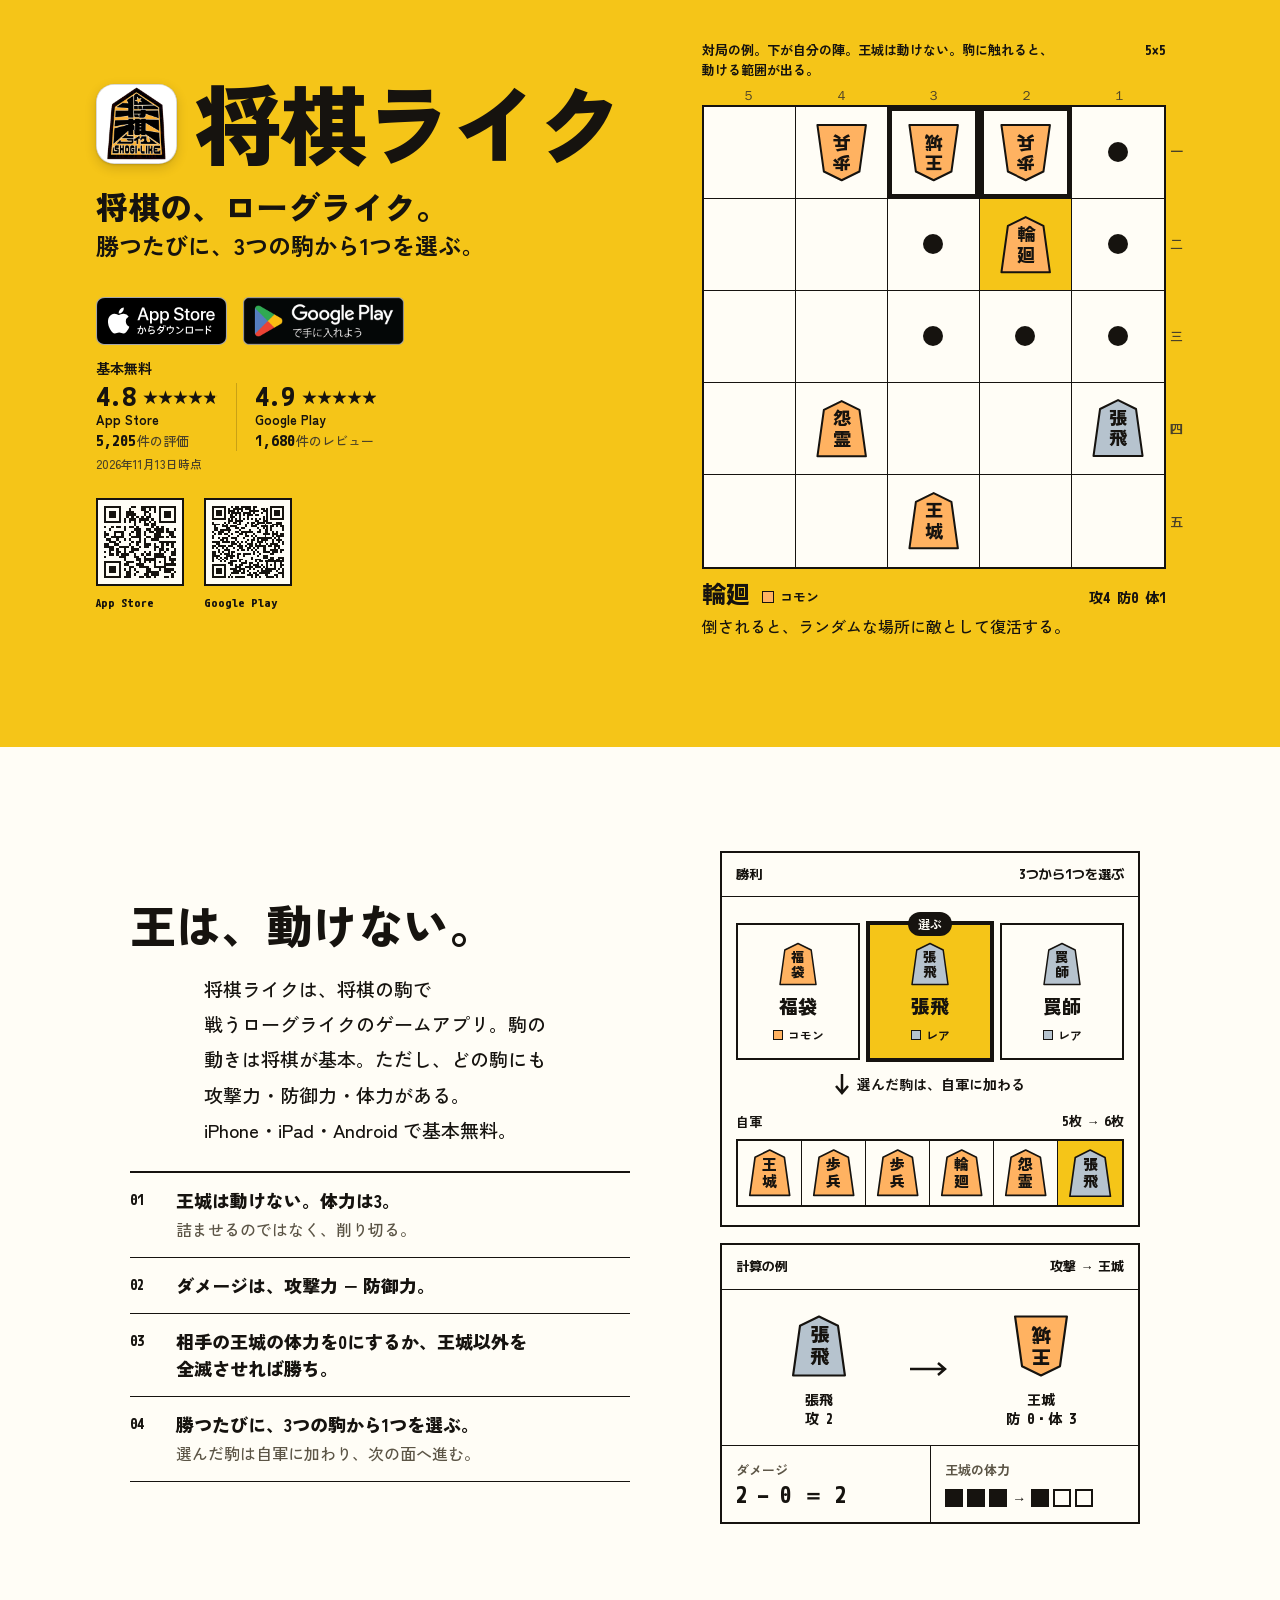
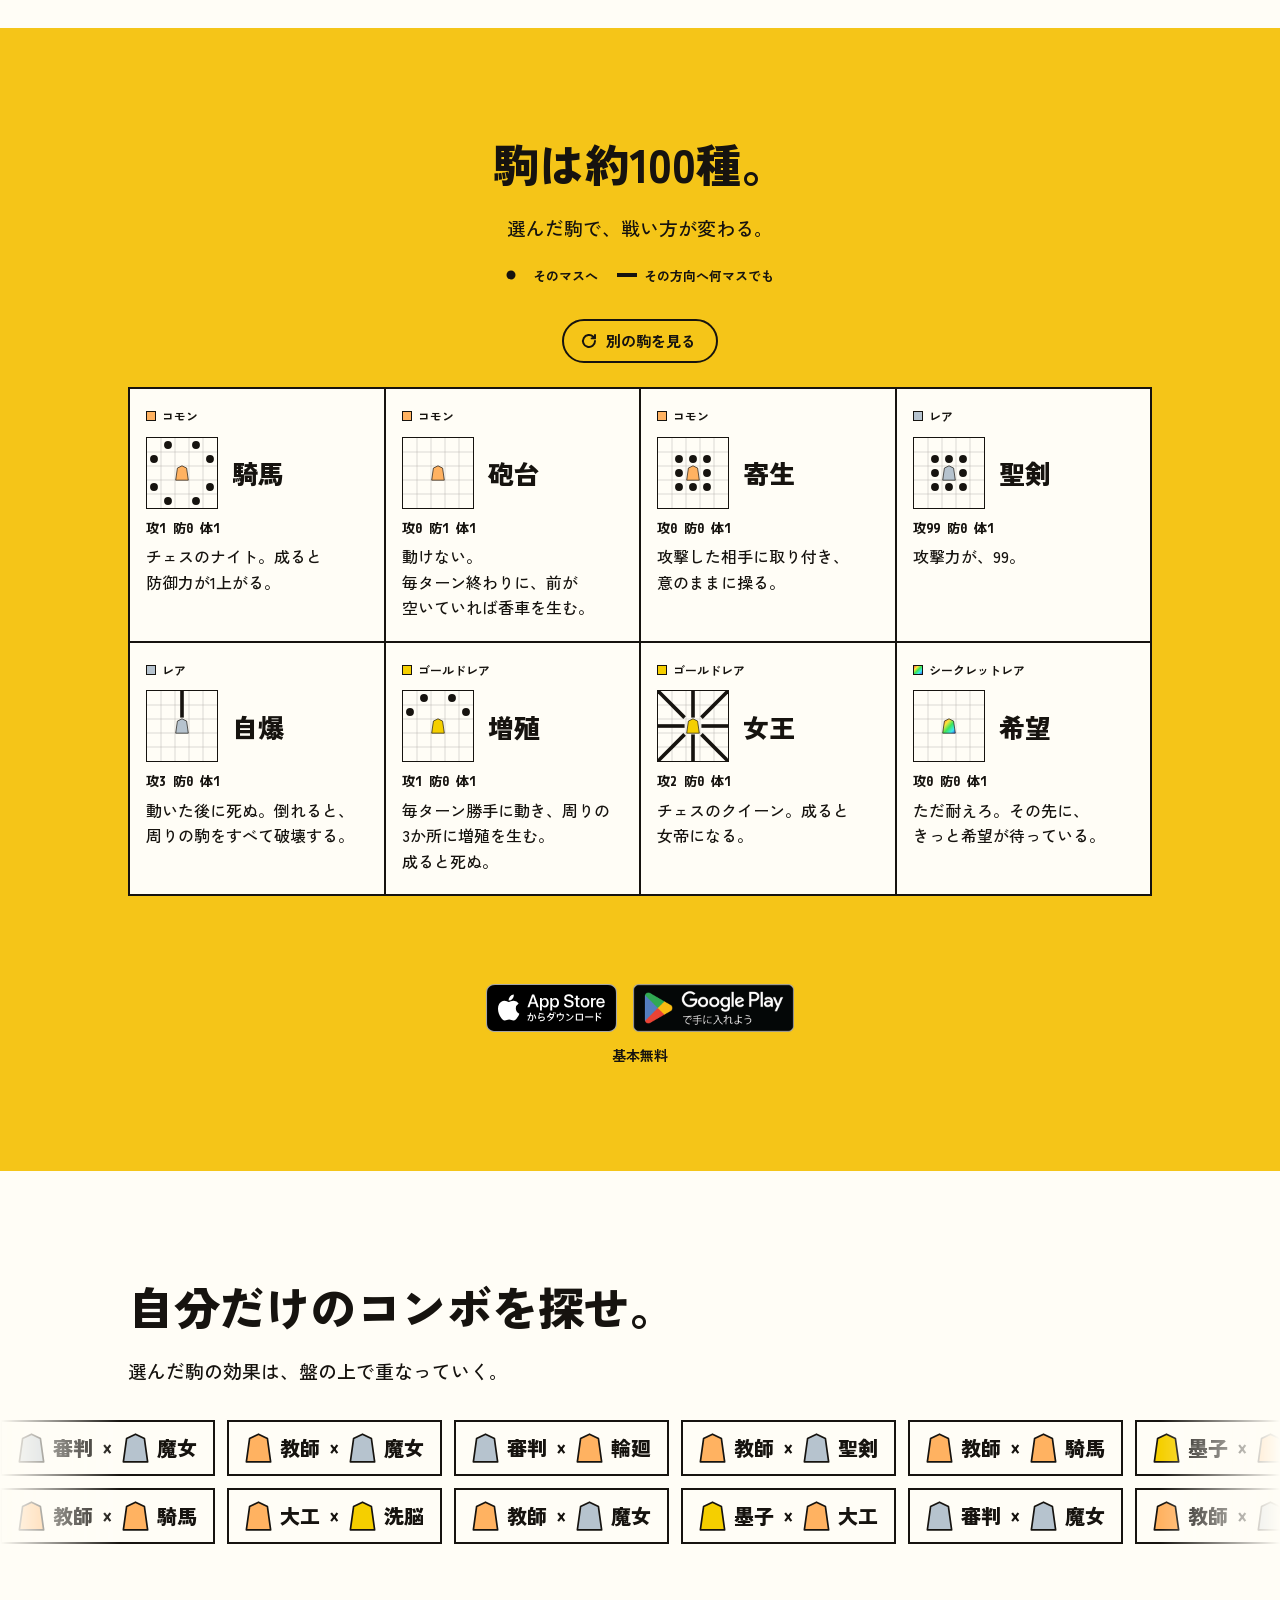
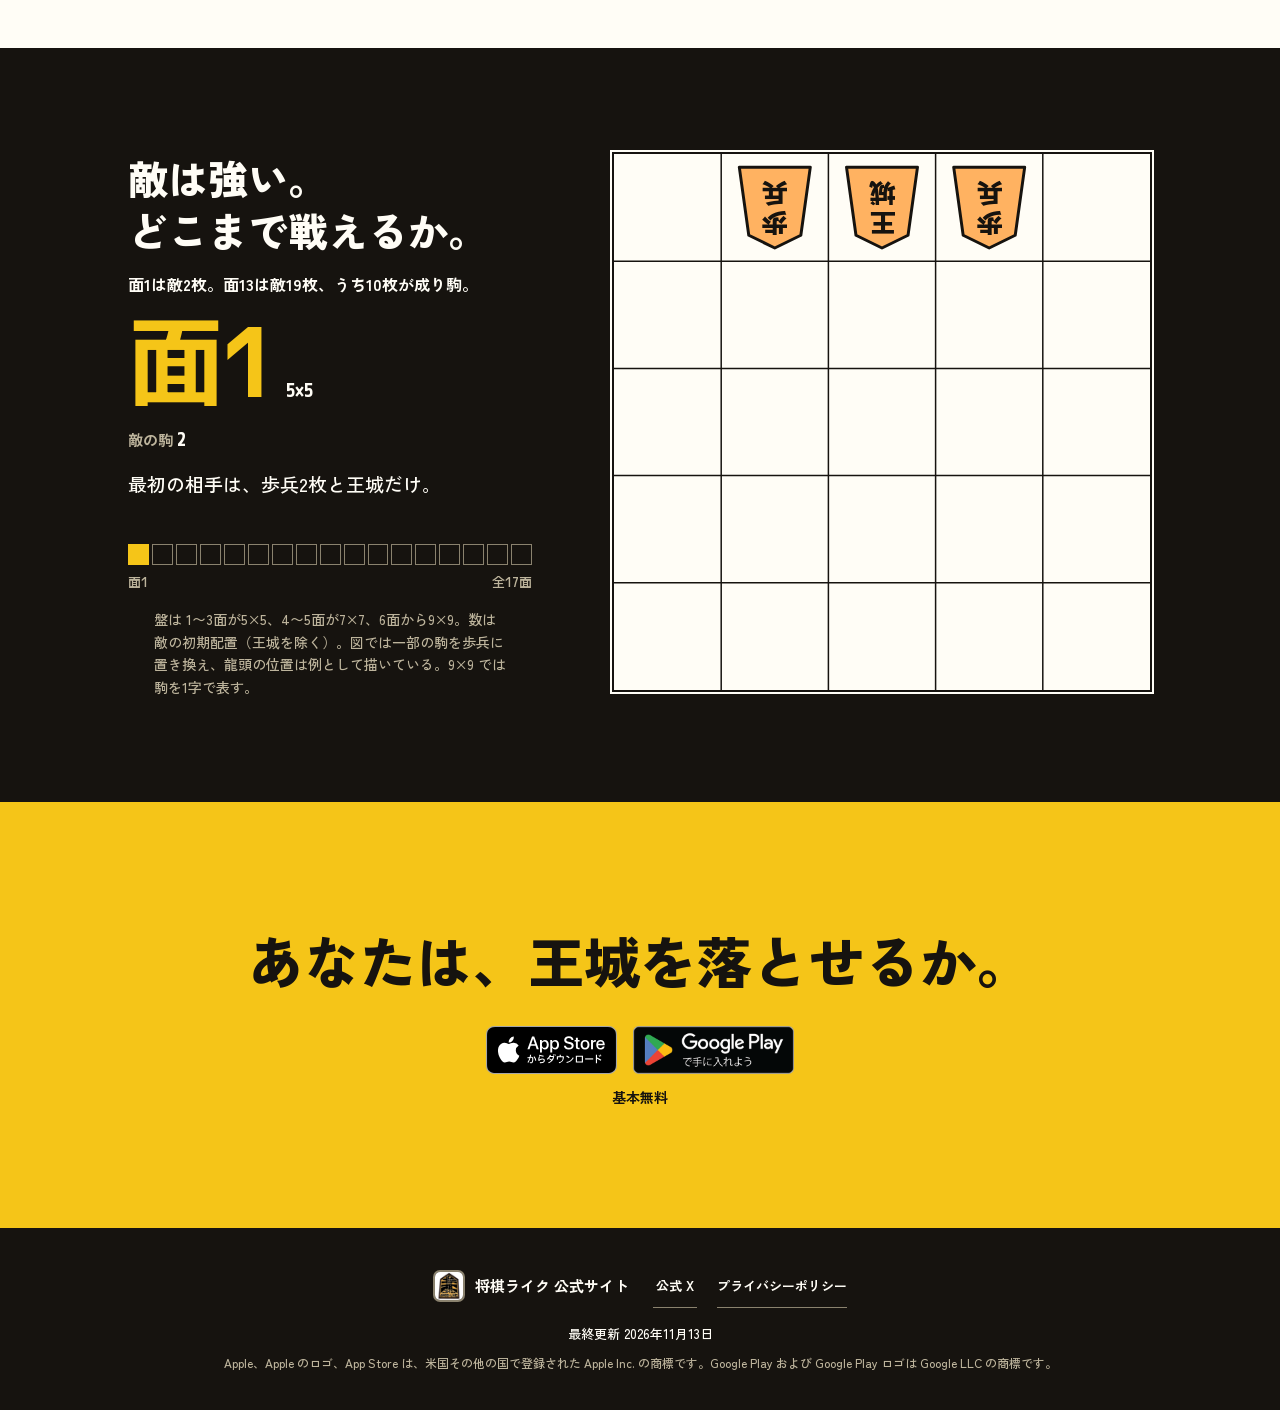
==== commit 0381fe3f: "fix: 審査指摘を反映。公開はトップとプライバシーポリシーのみに絞る - 特商法表記・サポートは release/iap-pages へ移し、main のリンク・sitemap から外す - pri" ====
--- a/index.html
+++ b/index.html
@@ -21,6 +21,9 @@
 <link rel="icon" href="assets/icon-128.png" type="image/png">
 <link rel="apple-touch-icon" href="assets/icon-256.png">
 <script type="application/ld+json">
+{"@context":"https://schema.org","@type":"WebSite","name":"将棋ライク","alternateName":["将棋ライク 公式サイト","SHOGI-LIKE"],"url":"https://shogi-like.com/"}
+</script>
+<script type="application/ld+json">
 {
   "@context": "https://schema.org",
   "@type": "SoftwareApplication",
@@ -28,7 +31,7 @@
   "alternateName": "SHOGI-LIKE",
   "applicationCategory": "GameApplication",
   "applicationSubCategory": "ローグライク",
-  "operatingSystem": "iOS, iPadOS, Android",
+  "operatingSystem": "iOS 15.0 以上, iPadOS 15.0 以上, Android 8.0 以上",
   "description": "将棋の駒で戦うローグライク。勝つたびに3つの駒から1つを選んで自軍に加える。盤は5×5から9×9へ広がり、全17面。iPhone・iPad・Android で基本無料。",
   "offers": { "@type": "Offer", "price": "0", "priceCurrency": "JPY" },
   "downloadUrl": ["https://apps.apple.com/jp/app/id6738020642", "https://play.google.com/store/apps/details?id=com.anchuuuuuuuu.shogi"],
@@ -527,7 +530,7 @@
   <div class="wrap">
     <div class="row">
       <a class="brand" href="#top"><img src="assets/icon-128.png" alt="" width="32" height="32"><span>将棋ライク 公式サイト</span></a>
-      <nav aria-label="リンク"><a href="https://x.com/shougi_like" target="_blank" rel="noopener">公式 X</a><a href="/privacy/">プライバシーポリシー</a><a href="/tokushoho/">特定商取引法に基づく表記</a><a href="/support/">サポート</a></nav>
+      <nav aria-label="リンク"><a href="https://x.com/shougi_like" target="_blank" rel="noopener">公式 X</a><a href="/privacy/">プライバシーポリシー</a></nav>
     </div>
     <p class="upd">最終更新 <span class="nw">2026年11月13日</span></p>
     <p class="tm">Apple、Apple のロゴ、App Store は、米国その他の国で登録された Apple Inc. の商標です。<span class="nw">Google Play</span> および <span class="nw">Google Play</span> ロゴは <span class="nw">Google LLC</span> の商標です。</p>
